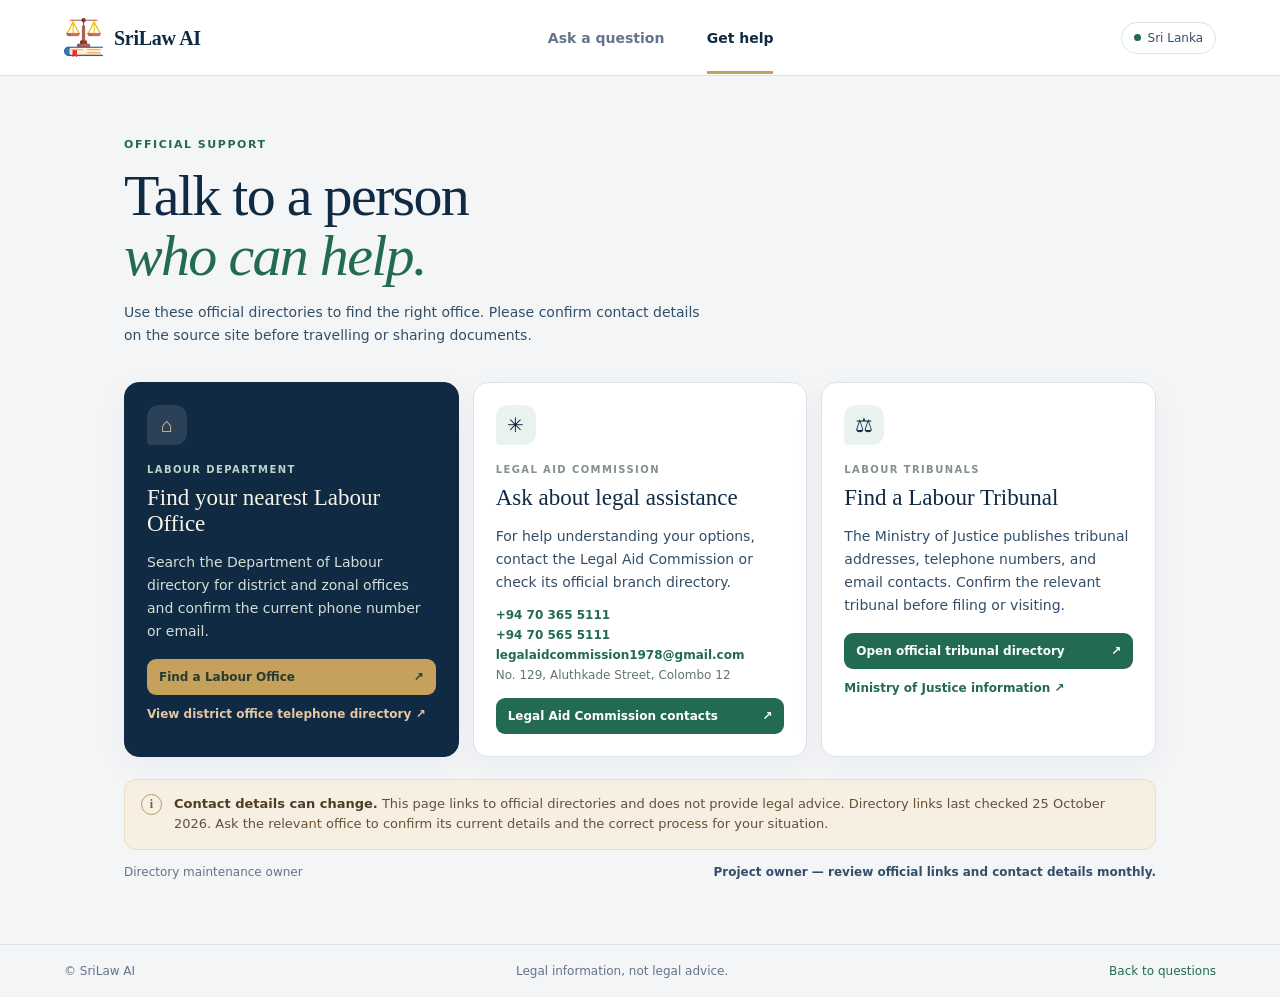
==== frontend/contacts.html @ 56d8d239 "ui fixes" ====
<!doctype html>
<html lang="en">
<head>
  <meta charset="utf-8">
  <meta name="viewport" content="width=device-width, initial-scale=1">
  <meta name="theme-color" content="#f4f3ee">
  <meta name="description" content="Official Sri Lankan labour-law support contacts.">
  <title>Get help — SriLaw AI</title>
  <link rel="icon" href="compliant.png" type="image/png">
  <link rel="stylesheet" href="styles.css">
</head>
<body>
  <header class="topbar">
    <a class="brand" href="index.html" aria-label="SriLaw AI home"><span class="brand-mark" aria-hidden="true"><img src="compliant.png" alt=""></span><span><strong>SriLaw AI</strong></span></a>
    <nav aria-label="Main navigation"><a class="nav-link" href="index.html">Ask a question</a><a class="nav-link active" href="contacts.html" aria-current="page">Get help</a></nav>
    <span class="status-pill"><i></i> Sri Lanka</span>
  </header>

  <main class="contacts-layout">
    <div class="contacts-heading">
      <p class="eyebrow">OFFICIAL SUPPORT</p>
      <h1>Talk to a person<br><em>who can help.</em></h1>
      <p>Use these official directories to find the right office. Please confirm contact details on the source site before travelling or sharing documents.</p>
    </div>

    <div class="contact-grid">
      <article class="contact-card contact-featured">
        <div class="contact-icon" aria-hidden="true">⌂</div>
        <p class="section-label">LABOUR DEPARTMENT</p>
        <h2>Find your nearest Labour Office</h2>
        <p>Search the Department of Labour directory for district and zonal offices and confirm the current phone number or email.</p>
        <a class="primary-link" href="https://labourdept.gov.lk/find-nearest-labour-office/" target="_blank" rel="noopener noreferrer">Find a Labour Office <span aria-hidden="true">↗</span></a>
        <a class="secondary-link" href="https://labourdept.gov.lk/contact-officials/" target="_blank" rel="noopener noreferrer">View district office telephone directory ↗</a>
      </article>

      <article class="contact-card">
        <div class="contact-icon" aria-hidden="true">✳</div>
        <p class="section-label">LEGAL AID COMMISSION</p>
        <h2>Ask about legal assistance</h2>
        <p>For help understanding your options, contact the Legal Aid Commission or check its official branch directory.</p>
        <div class="contact-details"><a href="tel:+94703655111">+94 70 365 5111</a><a href="tel:+94705655111">+94 70 565 5111</a><a href="mailto:legalaidcommission1978@gmail.com">legalaidcommission1978@gmail.com</a><span>No. 129, Aluthkade Street, Colombo 12</span></div>
        <a class="primary-link" href="https://legalaid.gov.lk/index.php/contact-us" target="_blank" rel="noopener noreferrer">Legal Aid Commission contacts <span aria-hidden="true">↗</span></a>
      </article>

      <article class="contact-card">
        <div class="contact-icon" aria-hidden="true">⚖</div>
        <p class="section-label">LABOUR TRIBUNALS</p>
        <h2>Find a Labour Tribunal</h2>
        <p>The Ministry of Justice publishes tribunal addresses, telephone numbers, and email contacts. Confirm the relevant tribunal before filing or visiting.</p>
        <a class="primary-link" href="https://www.moj.gov.lk/images/pdf/2023/LT/lt-contact-eng.pdf" target="_blank" rel="noopener noreferrer">Open official tribunal directory <span aria-hidden="true">↗</span></a>
        <a class="secondary-link" href="https://www.moj.gov.lk/index.php?Itemid=101&catid=12&id=32&lang=en&option=com_content&view=article" target="_blank" rel="noopener noreferrer">Ministry of Justice information ↗</a>
      </article>
    </div>

    <section class="contact-note">
      <span class="notice-icon" aria-hidden="true">i</span>
      <p><strong>Contact details can change.</strong> This page links to official directories and does not provide legal advice. Directory links last checked 25 October 2026. Ask the relevant office to confirm its current details and the correct process for your situation.</p>
    </section>
    <div class="contact-owner"><span>Directory maintenance owner</span><strong>Project owner — review official links and contact details monthly.</strong></div>
  </main>

  <footer><span>© SriLaw AI</span><span>Legal information, not legal advice.</span><a href="index.html">Back to questions</a></footer>
</body>
</html>
---- frontend/styles.css ----
:root {
  color-scheme: light;
  --ink: #102A43;
  --navy-hover: #183B56;
  --ink-soft: #334E68;
  --muted: #64748B;
  --paper: #F3F5F7;
  --white: #FFFFFF;
  --line: #DCE3EA;
  --green: #236B50;
  --green-deep: #102A43;
  --green-pale: #EAF2ED;
  --gold: #C6A15B;
  --warning: #f6efe2;
  --shadow: 0 22px 60px rgba(16, 42, 67, .08);
  font-family: Inter, "Noto Sans Sinhala", "Noto Sans Tamil", "Nirmala UI", system-ui, -apple-system, BlinkMacSystemFont, "Segoe UI", sans-serif;
}

* { box-sizing: border-box; }
html { min-width: 320px; background: var(--paper); scroll-behavior: smooth; }
body { margin: 0; color: var(--ink); background: var(--paper); min-height: 100vh; }
button, textarea, select { font: inherit; }
a { color: inherit; }
.topbar { height: 76px; padding: 0 clamp(20px, 5vw, 76px); display: flex; align-items: center; justify-content: space-between; border-bottom: 1px solid #DCE3EA; background: #FFFFFF; }
.brand { display: inline-flex; align-items: center; gap: 11px; text-decoration: none; line-height: 1.1; }
.brand-mark, .assistant-avatar { display: grid; place-items: center; background: transparent; }
.brand-mark { width: 39px; height: 39px; }
.brand-mark img, .assistant-avatar img { display: block; width: 100%; height: 100%; object-fit: contain; }
.brand strong { display: block; font-family: Georgia, serif; font-size: 18px; letter-spacing: -.3px; }
.brand small { display: block; color: var(--muted); font-size: 10px; margin-top: 4px; }
.topbar nav { display: flex; gap: clamp(18px, 3.3vw, 46px); align-items: center; }
.nav-link { color: var(--muted); text-decoration: none; font-size: 13px; font-weight: 600; padding: 28px 0 25px; border-bottom: 3px solid transparent; }
.nav-link:hover, .nav-link.active { color: var(--ink); }
.nav-link.active { border-color: var(--gold); }
.status-pill { border: 1px solid var(--line); border-radius: 999px; padding: 8px 12px; color: var(--ink-soft); display: flex; gap: 7px; align-items: center; font-size: 11px; }
.status-pill i { width: 7px; height: 7px; border-radius: 50%; background: #62a47b; }
.layout { max-width: 1240px; padding: 62px 34px 54px; margin: 0 auto; display: grid; grid-template-columns: minmax(0, 1.55fr) minmax(270px, .75fr); gap: clamp(34px, 7vw, 94px); }
.conversation { min-width: 0; }
.eyebrow, .section-label, .message-kicker { margin: 0; color: var(--green); letter-spacing: .14em; font-size: 10px; font-weight: 800; }
.intro h1, .contacts-heading h1 { margin: 15px 0 14px; font: 500 clamp(37px, 5vw, 58px)/1.04 Georgia, "Times New Roman", serif; letter-spacing: -1.7px; color: var(--ink); }
.intro h1 em, .contacts-heading h1 em { color: var(--green); font-weight: 400; }
.intro-copy { margin: 0; max-width: 600px; color: var(--ink-soft); line-height: 1.65; font-size: 14px; }
.legal-notice, .contact-note { margin: 24px 0 30px; padding: 14px 16px; display: flex; gap: 12px; align-items: flex-start; background: var(--warning); border: 1px solid #eadcc4; border-radius: 12px; color: #665137; font-size: 11px; line-height: 1.55; }
.legal-notice strong, .contact-note strong { color: #4f3d23; }
.coverage-note { display: inline-flex; align-items: center; gap: 8px; margin: 14px 0 4px; padding: 8px 11px; border: 1px solid #dce3ea; border-radius: 999px; background: rgba(255,255,255,.72); color: var(--ink-soft); font-size: 10px; }
.coverage-note strong { color: var(--green); }
.coverage-dot { width: 7px; height: 7px; border-radius: 50%; background: var(--green); box-shadow: 0 0 0 3px var(--green-pale); }
.notice-icon { width: 21px; height: 21px; flex: 0 0 21px; border: 1px solid #bc9868; color: #785d37; border-radius: 50%; text-align: center; line-height: 19px; font: 700 12px/19px Georgia, serif; }
.messages { display: grid; gap: 20px; }
.welcome-card, .assistant-message, .user-message { background: var(--white); border: 1px solid var(--line); border-radius: 15px; box-shadow: 0 7px 24px rgba(16,42,67,.045); }
.assistant-message, .user-message { animation: chat-pop-in .28s cubic-bezier(.2,.75,.25,1) both; }
@keyframes chat-pop-in { from { opacity: 0; transform: translateY(10px) scale(.985); } to { opacity: 1; transform: translateY(0) scale(1); } }
@media (prefers-reduced-motion: reduce) { .assistant-message, .user-message { animation: none; } }
.welcome-card { padding: 22px; display: flex; align-items: flex-start; gap: 15px; }
.assistant-avatar { width: 34px; height: 34px; flex: 0 0 34px; }
.welcome-card h2 { margin: 6px 0 5px; font: 500 21px Georgia, serif; }
.welcome-card p:last-child { color: var(--muted); margin: 0; font-size: 12px; line-height: 1.5; }
.starter-area { margin: 25px 0; }
.starter-area .section-label { margin-bottom: 11px; color: #64748B; font-size: 9px; }
.starter-grid { display: grid; grid-template-columns: repeat(3, minmax(0, 1fr)); gap: 9px; }
.starter-card { cursor: pointer; min-height: 89px; display: flex; gap: 10px; align-items: flex-start; text-align: left; border: 1px solid var(--line); border-radius: 11px; background: rgba(255,254,250,.62); padding: 13px 11px; color: var(--ink); transition: .16s ease; }
.starter-card:hover, .starter-card:focus-visible { background: var(--white); border-color: #91A8BA; transform: translateY(-2px); box-shadow: 0 8px 18px rgba(22,73,62,.07); }
.starter-icon { display: grid; place-items: center; width: 24px; height: 24px; flex: 0 0 24px; color: var(--green); background: var(--green-pale); border-radius: 7px; font-size: 15px; }
.starter-card small { display: block; color: #64748B; letter-spacing: .1em; font-size: 8px; font-weight: 800; margin: 1px 0 7px; }
.starter-card strong { display: block; font: 500 12px/1.35 Georgia, serif; }
.composer { position: relative; border: 1px solid #DCE3EA; border-radius: 15px; padding: 12px 14px 10px; background: var(--white); box-shadow: 0 12px 28px rgba(16,42,67,.08); }
.composer:focus-within { border-color: #729482; box-shadow: 0 0 0 3px rgba(67,125,99,.10); }
.composer textarea { width: 100%; resize: vertical; min-height: 58px; max-height: 180px; border: 0; outline: 0; padding: 5px 2px; background: transparent; color: var(--ink); font-size: 14px; line-height: 1.5; }
.composer textarea::placeholder { color: #9aa49e; }
.composer-bottom { padding-top: 7px; border-top: 1px solid #ecece6; display: flex; align-items: center; justify-content: space-between; }
.language-control, .composer-actions { display: flex; align-items: center; gap: 8px; }
.language-control label { color: var(--muted); font-size: 10px; }
.language-control select { max-width: 125px; color: var(--ink); border: 0; background: transparent; outline: 0; font-size: 11px; font-weight: 700; padding: 4px 2px; }
.char-count { color: #9aa49e; font-size: 10px; }
.send-button { min-width: 74px; display: inline-flex; align-items: center; justify-content: space-between; gap: 15px; padding: 9px 12px; border: 0; border-radius: 9px; background: var(--green-deep); color: white; cursor: pointer; font-size: 11px; font-weight: 700; }
.send-button:hover { background: #183B56; }
.send-button:disabled { opacity: .55; cursor: wait; }
.privacy-note { display: flex; gap: 6px; justify-content: center; margin: 10px 0 0; color: #64748B; font-size: 10px; }
.side-panel { padding-top: 88px; }
.panel-card { border: 1px solid var(--line); border-radius: 15px; background: rgba(255,254,250,.75); padding: 21px; margin-bottom: 13px; }
.coverage-card { overflow: hidden; position: relative; min-height: 235px; background: var(--green-deep); color: #f7f4e9; border-color: var(--green-deep); }
.coverage-card .eyebrow { position: relative; color: #c1d2c6; }
.coverage-card h2 { position: relative; margin: 11px 0; font: 500 25px/1.12 Georgia, serif; letter-spacing: -.4px; }
.coverage-card p:not(.eyebrow) { position: relative; max-width: 260px; color: #d1ded4; font-size: 11px; line-height: 1.55; }
.coverage-card .text-link { position: relative; display: inline-flex; gap: 12px; margin-top: 4px; color: #f2c18e; text-decoration: none; font-size: 11px; font-weight: 700; }
.panel-orbit { position: absolute; right: -18px; top: -36px; width: 140px; height: 140px; border: 1px solid rgba(243,236,211,.2); border-radius: 50%; display: grid; place-items: center; }
.panel-orbit::before, .panel-orbit::after { content: ""; position: absolute; border: 1px solid rgba(243,236,211,.16); border-radius: 50%; }
.panel-orbit::before { inset: 15px; }.panel-orbit::after { inset: 32px; }
.panel-orbit span { font: 38px Georgia, serif; color: rgba(243,236,211,.4); }
.scope-card .section-label { color: #86968e; font-size: 9px; }
.topic-list { list-style: none; margin: 14px 0 0; padding: 0; }
.topic-list li { border-top: 1px solid #ecece6; padding: 10px 0; color: #47645c; font-size: 11px; }
.topic-list li span { color: #a4ada7; font: 11px Georgia, serif; margin-right: 9px; }
.help-card { display: flex; gap: 12px; align-items: flex-start; background: #EAF2ED; border-color: #DCE3EA; }
.help-mark { display: grid; place-items: center; width: 29px; height: 29px; flex: 0 0 29px; border: 1px solid #b8c8bb; border-radius: 9px; color: var(--green); }
.help-card strong { font: 500 14px Georgia, serif; }
.help-card p { color: var(--ink-soft); font-size: 10px; line-height: 1.5; margin: 6px 0; }
.help-card a { color: var(--green); font-weight: 700; font-size: 10px; text-decoration: none; }
.version-note { margin: 15px 4px; color: #64748B; font-size: 9px; line-height: 1.5; }
footer { display: flex; gap: 20px; align-items: center; justify-content: space-between; border-top: 1px solid var(--line); padding: 19px clamp(20px, 5vw, 76px); color: #64748B; font-size: 10px; }
footer a { text-decoration: none; color: var(--green); }
.user-message { justify-self: end; max-width: 85%; padding: 12px 16px; background: var(--green); border-color: var(--green); color: white; font-size: 13px; line-height: 1.55; white-space: pre-wrap; overflow-wrap: anywhere; }
.assistant-message { padding: 18px; }
.loading-state { display: flex; align-items: center; gap: 10px; margin: .5rem 0 2px 44px; padding: 11px 13px; width: fit-content; max-width: calc(100% - 44px); border: 1px solid #e2e9e4; border-radius: 12px; background: #f7faf8; color: var(--ink-soft); font-size: 11px; }
.loading-spinner { width: 15px; height: 15px; flex: 0 0 15px; border: 2px solid #d2e2d8; border-top-color: var(--green); border-radius: 50%; animation: loading-spin .8s linear infinite; }
@keyframes loading-spin { to { transform: rotate(360deg); } }
.assistant-header { display: flex; align-items: center; gap: 10px; margin-bottom: 13px; }
.assistant-header strong { font: 500 15px Georgia, serif; }
.assistant-header small { display: block; color: var(--muted); font-size: 9px; margin-top: 4px; }
.assistant-answer { color: #354e47; font-size: 12px; line-height: 1.75; overflow-wrap: anywhere; white-space: pre-wrap; }
.assistant-answer .answer-heading { color: var(--green-deep); font-weight: 800; }
.citation-link { display: inline; padding: 1px 5px; border: 1px solid #c8d9ca; border-radius: 5px; background: #edf4ec; color: #255847; cursor: pointer; font-size: 9px; font-weight: 800; vertical-align: 1px; }
.citation-link:hover, .citation-link:focus-visible { background: #dcebdd; }
.answer-meta { display: flex; align-items: center; justify-content: space-between; gap: 10px; border-top: 1px solid #ecece6; margin-top: 15px; padding-top: 12px; }
.source-toggle, .retry-button { border: 1px solid #d6dfd5; border-radius: 7px; padding: 7px 9px; background: #F3F5F7; color: var(--green); cursor: pointer; font-size: 9px; font-weight: 700; }
.source-toggle:hover, .retry-button:hover { background: #EAF2ED; }
.retry-button { border-color: #d8c6ae; background: #fbf6ed; color: #76572e; }
.refusal-label { color: #926b37; font-size: 10px; font-weight: 700; }
.feedback { display: flex; align-items: center; gap: 5px; color: var(--muted); font-size: 9px; }
.feedback button { display: grid; place-items: center; width: 28px; height: 28px; border: 1px solid var(--line); border-radius: 8px; background: white; color: var(--ink-soft); cursor: pointer; }
.feedback button:hover, .feedback button.selected { border-color: #83a38f; background: var(--green-pale); color: var(--green-deep); }
.feedback-note { width: 100%; color: var(--muted); font-size: 9px; text-align: right; }
.source-panel { display: none; margin-top: 14px; border-top: 1px solid var(--line); padding-top: 13px; }
.source-panel.open { display: block; }
.source-panel h3 { margin: 0 0 9px; color: var(--ink); font: 500 15px Georgia, serif; }
.source-card { padding: 11px 12px; margin-top: 8px; background: #F8FAFC; border: 1px solid #DCE3EA; border-radius: 9px; scroll-margin: 18px; }
.source-card.highlight { border-color: #83a38f; box-shadow: 0 0 0 3px rgba(67,125,99,.1); }
.source-card h4 { margin: 0; font-size: 11px; color: var(--green-deep); }
.source-card .source-subtitle { color: var(--muted); font-size: 9px; margin: 4px 0 8px; }
.source-card blockquote { margin: 0; padding-left: 10px; border-left: 2px solid #b6c9b8; color: #334E68; white-space: pre-wrap; font-size: 10px; line-height: 1.55; }
.web-source-link { display: block; width: fit-content; margin: 7px 0; color: #102A43; font-size: 11px; font-weight: 700; text-decoration: underline; text-decoration-color: #C6A15B; text-underline-offset: 3px; }
.typing-indicator { display: inline-flex; gap: 4px; padding: 5px 0; }
.typing-indicator i { width: 5px; height: 5px; border-radius: 50%; background: #709082; animation: pulse 1s infinite alternate; }
.typing-indicator i:nth-child(2) { animation-delay: .2s; }.typing-indicator i:nth-child(3) { animation-delay: .4s; }
@keyframes pulse { from { opacity: .3; transform: translateY(0); } to { opacity: 1; transform: translateY(-3px); } }
@media (prefers-reduced-motion: reduce) { .loading-spinner, .typing-indicator i { animation: none; } }
.sr-only { position: absolute; width: 1px; height: 1px; padding: 0; margin: -1px; overflow: hidden; clip: rect(0,0,0,0); white-space: nowrap; border: 0; }

/* Contacts page */
.contacts-layout { max-width: 1100px; padding: 62px 34px 65px; margin: auto; }
.contacts-heading { max-width: 620px; }
.contacts-heading > p:last-child { max-width: 590px; color: var(--ink-soft); font-size: 13px; line-height: 1.7; }
.contact-grid { display: grid; grid-template-columns: repeat(3, minmax(0, 1fr)); gap: 14px; margin-top: 34px; }
.contact-card { min-height: 315px; padding: 22px; background: var(--white); border: 1px solid var(--line); border-radius: 15px; box-shadow: 0 10px 35px rgba(16,42,67,.04); }
.contact-card.contact-featured { background: var(--green-deep); color: #f7f4e9; border-color: var(--green-deep); }
.contact-icon { display: grid; place-items: center; width: 40px; height: 40px; margin-bottom: 19px; border-radius: 12px 12px 12px 4px; color: var(--green-deep); background: var(--green-pale); font: 20px Georgia, serif; }
.contact-featured .contact-icon { color: #f2c18e; background: rgba(255,255,255,.11); }
.contact-card .section-label { color: #82928a; font-size: 9px; }
.contact-featured .section-label { color: #bdd2c4; }
.contact-card h2 { margin: 10px 0; font: 500 23px/1.12 Georgia, serif; }
.contact-card > p:not(.section-label) { min-height: 62px; color: var(--ink-soft); font-size: 11px; line-height: 1.65; }
.contact-featured > p:not(.section-label) { color: #d3dfd5; }
.primary-link { display: flex; justify-content: space-between; align-items: center; gap: 10px; width: 100%; padding: 11px 12px; margin-top: 16px; border-radius: 9px; text-decoration: none; color: white; background: var(--green); font-size: 10px; font-weight: 700; }
.contact-featured .primary-link { background: #C6A15B; color: #263b32; }
.primary-link:hover { filter: brightness(1.06); }
.secondary-link { display: inline-block; margin-top: 12px; color: var(--green); font-size: 10px; font-weight: 700; text-decoration: none; }
.contact-featured .secondary-link { color: #e6c6a3; }
.contact-details { display: grid; gap: 6px; margin: 12px 0; color: #62756c; font-size: 10px; }
.contact-details a { color: var(--green); text-decoration: none; font-weight: 700; }
.contact-note { margin: 22px 0 0; }
.contact-note p { margin: 0; }
.contact-owner { display: flex; flex-wrap: wrap; justify-content: space-between; gap: 10px; padding-top: 15px; color: var(--muted); font-size: 10px; }
.contact-owner strong { color: var(--ink-soft); font-weight: 600; }

@media (max-width: 900px) {
  .layout { grid-template-columns: minmax(0, 1fr); max-width: 720px; padding-top: 45px; }
  .side-panel { padding-top: 0; display: grid; grid-template-columns: 1fr 1fr; gap: 12px; }
  .panel-card { margin: 0; }.coverage-card { grid-row: span 2; }.version-note { grid-column: 1 / -1; }
  .contact-grid { grid-template-columns: 1fr 1fr; }.contact-card:last-child { grid-column: 1 / -1; min-height: 250px; }
}
@media (max-width: 600px) {
  .topbar { height: 65px; padding: 0 17px; }.brand-mark { width: 35px; height: 35px; }.brand strong { font-size: 16px; }
  .topbar nav { gap: 13px; }.nav-link { padding: 23px 0 21px; font-size: 10px; }.status-pill { padding: 7px 9px; font-size: 9px; }
  .layout, .contacts-layout { padding: 38px 17px 40px; }.intro h1, .contacts-heading h1 { font-size: 43px; }
  .starter-grid { grid-template-columns: 1fr; }.starter-card { min-height: 64px; align-items: center; }.starter-card small { margin-bottom: 4px; }
  .legal-notice { font-size: 10px; }.side-panel { grid-template-columns: 1fr; }.coverage-card { grid-row: auto; min-height: 210px; }
  .contact-grid { grid-template-columns: 1fr; }.contact-card, .contact-card:last-child { min-height: 0; grid-column: auto; }
  .contact-card > p:not(.section-label) { min-height: 0; }
  footer { flex-wrap: wrap; justify-content: center; gap: 8px 18px; text-align: center; }
  .assistant-message { padding: 14px; }.answer-meta { align-items: flex-start; flex-direction: column; }.feedback-note { text-align: left; }
}
@media (prefers-reduced-motion: reduce) { *, *::before, *::after { scroll-behavior: auto !important; animation-duration: .01ms !important; transition-duration: .01ms !important; } }

/* Legal-service design system and accessible interaction states */
:focus-visible { outline: 3px solid #C6A15B; outline-offset: 3px; }
.topbar { background: #FFFFFF; border-bottom-color: #DCE3EA; }
.status-pill i { background: #236B50; }
.send-button:hover { background: #183B56; }
@media (max-width: 600px) { .status-pill { display: none; } .intro h1 { font-size: clamp(38px, 11vw, 48px); } .composer textarea { font-size: 16px; } }

/* Larger, more readable interface type */
.brand strong { font-size: 20px; }
.nav-link { font-size: 14px; }
.status-pill { font-size: 12px; }
.eyebrow, .section-label, .message-kicker { font-size: 11px; }
.intro-copy { font-size: 16px; }
.legal-notice, .contact-note { font-size: 13px; }
.coverage-note { font-size: 12px; }
.welcome-card p:last-child { font-size: 14px; }
.starter-area .section-label, .scope-card .section-label, .contact-card .section-label { font-size: 10px; }
.starter-card small { font-size: 10px; }
.starter-card strong { font-size: 14px; }
.composer textarea { font-size: 16px; }
.language-control label, .language-control select, .char-count, .privacy-note { font-size: 12px; }
.send-button { font-size: 13px; }
.coverage-card p:not(.eyebrow), .coverage-card .text-link, .topic-list li, .help-card p { font-size: 13px; }
.help-card strong { font-size: 16px; }
.version-note, footer { font-size: 12px; }
.user-message, .assistant-answer { font-size: 15px; }
.loading-state { font-size: 13px; }
.assistant-header strong { font-size: 17px; }
.assistant-header small { font-size: 12px; }
.citation-link, .source-toggle, .retry-button, .refusal-label, .feedback, .feedback-note, .web-source-link { font-size: 12px; }
.source-card h4 { font-size: 13px; }
.source-card .source-subtitle, .source-card blockquote { font-size: 12px; }
.contacts-heading > p:last-child, .contact-card > p:not(.section-label) { font-size: 14px; }
.primary-link, .secondary-link, .contact-details, .contact-owner { font-size: 12px; }
@media (max-width: 600px) {
  .nav-link { font-size: 12px; }
  .legal-notice { font-size: 12px; }
  .status-pill { font-size: 11px; }
  .brand strong { font-size: 18px; }
}
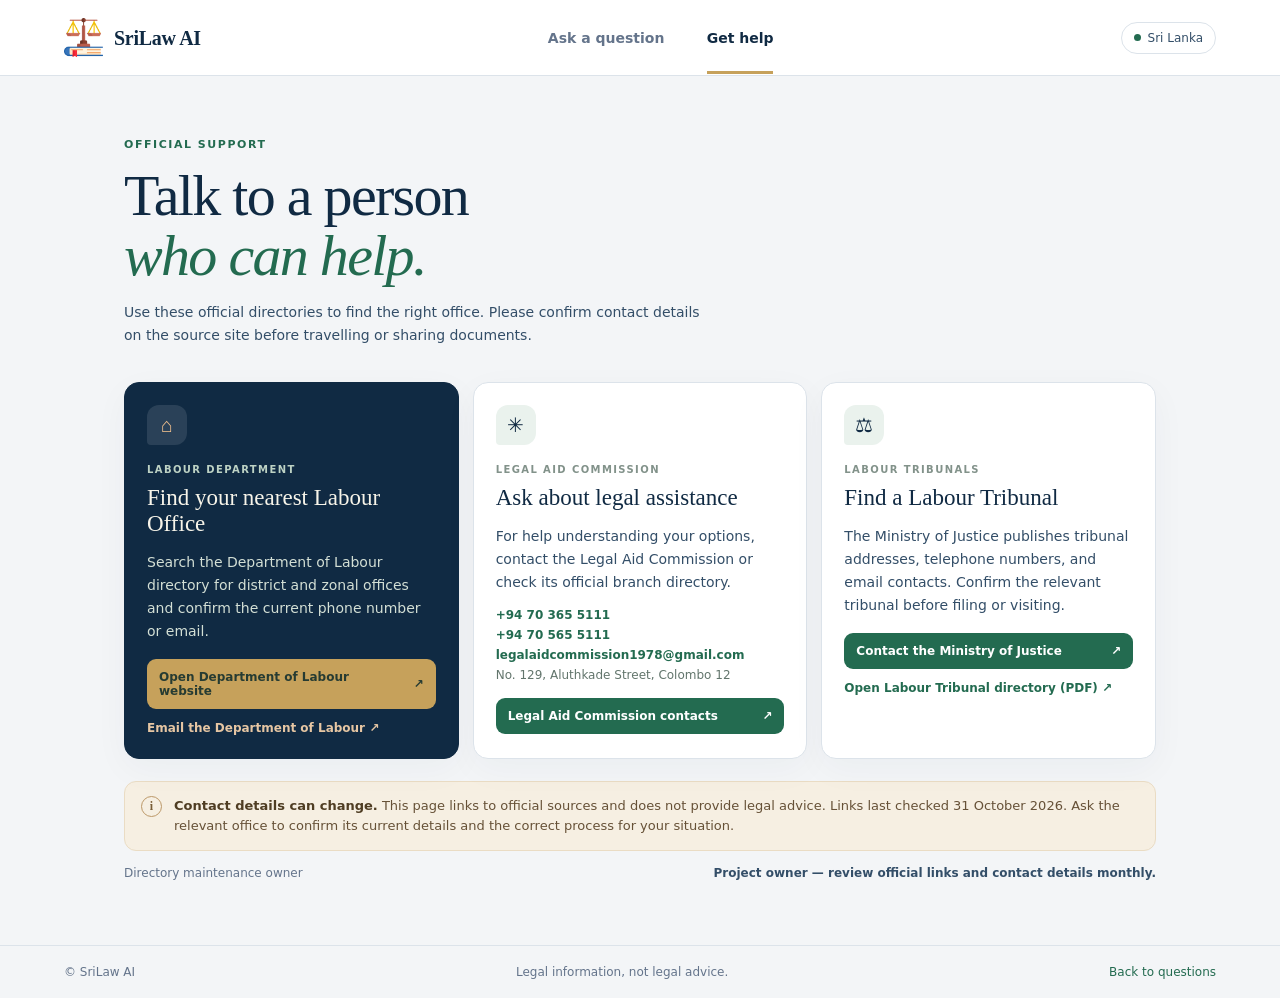
==== commit 1c3a05f1: "ui fixes" ====
--- a/frontend/contacts.html
+++ b/frontend/contacts.html
@@ -29,8 +29,8 @@
         <p class="section-label">LABOUR DEPARTMENT</p>
         <h2>Find your nearest Labour Office</h2>
         <p>Search the Department of Labour directory for district and zonal offices and confirm the current phone number or email.</p>
-        <a class="primary-link" href="https://labourdept.gov.lk/find-nearest-labour-office/" target="_blank" rel="noopener noreferrer">Find a Labour Office <span aria-hidden="true">↗</span></a>
-        <a class="secondary-link" href="https://labourdept.gov.lk/contact-officials/" target="_blank" rel="noopener noreferrer">View district office telephone directory ↗</a>
+        <a class="primary-link" href="https://labourdept.gov.lk/home/" target="_blank" rel="noopener noreferrer">Open Department of Labour website <span aria-hidden="true">↗</span></a>
+        <a class="secondary-link" href="mailto:contacts@labourdept.gov.lk">Email the Department of Labour ↗</a>
       </article>
 
       <article class="contact-card">
@@ -47,14 +47,14 @@
         <p class="section-label">LABOUR TRIBUNALS</p>
         <h2>Find a Labour Tribunal</h2>
         <p>The Ministry of Justice publishes tribunal addresses, telephone numbers, and email contacts. Confirm the relevant tribunal before filing or visiting.</p>
-        <a class="primary-link" href="https://www.moj.gov.lk/images/pdf/2023/LT/lt-contact-eng.pdf" target="_blank" rel="noopener noreferrer">Open official tribunal directory <span aria-hidden="true">↗</span></a>
-        <a class="secondary-link" href="https://www.moj.gov.lk/index.php?Itemid=101&catid=12&id=32&lang=en&option=com_content&view=article" target="_blank" rel="noopener noreferrer">Ministry of Justice information ↗</a>
+        <a class="primary-link" href="https://moj.gov.lk/index.php/en/contact-us/contact-information" target="_blank" rel="noopener noreferrer">Contact the Ministry of Justice <span aria-hidden="true">↗</span></a>
+        <a class="secondary-link" href="https://moj.gov.lk/images/pdf/2023/LT/lt-contact-eng.pdf" target="_blank" rel="noopener noreferrer">Open Labour Tribunal directory (PDF) ↗</a>
       </article>
     </div>
 
     <section class="contact-note">
       <span class="notice-icon" aria-hidden="true">i</span>
-      <p><strong>Contact details can change.</strong> This page links to official directories and does not provide legal advice. Directory links last checked 25 October 2026. Ask the relevant office to confirm its current details and the correct process for your situation.</p>
+      <p><strong>Contact details can change.</strong> This page links to official sources and does not provide legal advice. Links last checked 31 October 2026. Ask the relevant office to confirm its current details and the correct process for your situation.</p>
     </section>
     <div class="contact-owner"><span>Directory maintenance owner</span><strong>Project owner — review official links and contact details monthly.</strong></div>
   </main>
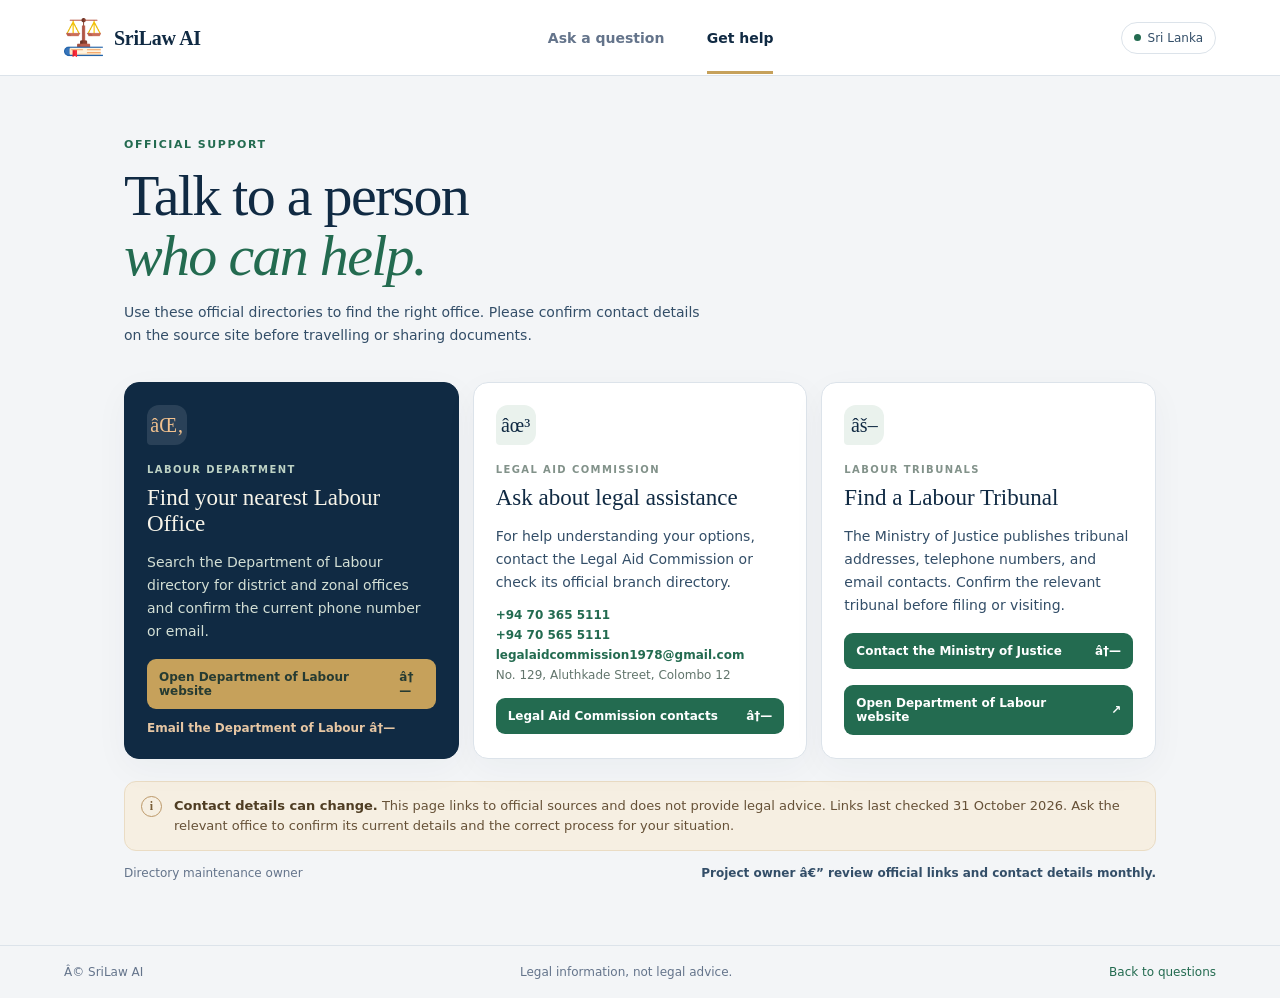
==== commit cbc74db3: "ui fixes" ====
--- a/frontend/contacts.html
+++ b/frontend/contacts.html
@@ -1,11 +1,11 @@
-<!doctype html>
+﻿<!doctype html>
 <html lang="en">
 <head>
   <meta charset="utf-8">
   <meta name="viewport" content="width=device-width, initial-scale=1">
   <meta name="theme-color" content="#f4f3ee">
   <meta name="description" content="Official Sri Lankan labour-law support contacts.">
-  <title>Get help — SriLaw AI</title>
+  <title>Get help â€” SriLaw AI</title>
   <link rel="icon" href="compliant.png" type="image/png">
   <link rel="stylesheet" href="styles.css">
 </head>
@@ -25,30 +25,30 @@
 
     <div class="contact-grid">
       <article class="contact-card contact-featured">
-        <div class="contact-icon" aria-hidden="true">⌂</div>
+        <div class="contact-icon" aria-hidden="true">âŒ‚</div>
         <p class="section-label">LABOUR DEPARTMENT</p>
         <h2>Find your nearest Labour Office</h2>
         <p>Search the Department of Labour directory for district and zonal offices and confirm the current phone number or email.</p>
-        <a class="primary-link" href="https://labourdept.gov.lk/home/" target="_blank" rel="noopener noreferrer">Open Department of Labour website <span aria-hidden="true">↗</span></a>
-        <a class="secondary-link" href="mailto:contacts@labourdept.gov.lk">Email the Department of Labour ↗</a>
+        <a class="primary-link" href="https://labourdept.gov.lk/home/" target="_blank" rel="noopener noreferrer">Open Department of Labour website <span aria-hidden="true">â†—</span></a>
+        <a class="secondary-link" href="mailto:contacts@labourdept.gov.lk">Email the Department of Labour â†—</a>
       </article>
 
       <article class="contact-card">
-        <div class="contact-icon" aria-hidden="true">✳</div>
+        <div class="contact-icon" aria-hidden="true">âœ³</div>
         <p class="section-label">LEGAL AID COMMISSION</p>
         <h2>Ask about legal assistance</h2>
         <p>For help understanding your options, contact the Legal Aid Commission or check its official branch directory.</p>
         <div class="contact-details"><a href="tel:+94703655111">+94 70 365 5111</a><a href="tel:+94705655111">+94 70 565 5111</a><a href="mailto:legalaidcommission1978@gmail.com">legalaidcommission1978@gmail.com</a><span>No. 129, Aluthkade Street, Colombo 12</span></div>
-        <a class="primary-link" href="https://legalaid.gov.lk/index.php/contact-us" target="_blank" rel="noopener noreferrer">Legal Aid Commission contacts <span aria-hidden="true">↗</span></a>
+        <a class="primary-link" href="https://legalaid.gov.lk/index.php/contact-us" target="_blank" rel="noopener noreferrer">Legal Aid Commission contacts <span aria-hidden="true">â†—</span></a>
       </article>
 
       <article class="contact-card">
-        <div class="contact-icon" aria-hidden="true">⚖</div>
+        <div class="contact-icon" aria-hidden="true">âš–</div>
         <p class="section-label">LABOUR TRIBUNALS</p>
         <h2>Find a Labour Tribunal</h2>
         <p>The Ministry of Justice publishes tribunal addresses, telephone numbers, and email contacts. Confirm the relevant tribunal before filing or visiting.</p>
-        <a class="primary-link" href="https://moj.gov.lk/index.php/en/contact-us/contact-information" target="_blank" rel="noopener noreferrer">Contact the Ministry of Justice <span aria-hidden="true">↗</span></a>
-        <a class="secondary-link" href="https://moj.gov.lk/images/pdf/2023/LT/lt-contact-eng.pdf" target="_blank" rel="noopener noreferrer">Open Labour Tribunal directory (PDF) ↗</a>
+        <a class="primary-link" href="https://moj.gov.lk/index.php/en/contact-us/contact-information" target="_blank" rel="noopener noreferrer">Contact the Ministry of Justice <span aria-hidden="true">â†—</span></a>
+        <a class="primary-link" href="https://labourdept.gov.lk/home/" target="_blank" rel="noopener noreferrer">Open Department of Labour website <span aria-hidden="true">↗</span></a>
       </article>
     </div>
 
@@ -56,9 +56,9 @@
       <span class="notice-icon" aria-hidden="true">i</span>
       <p><strong>Contact details can change.</strong> This page links to official sources and does not provide legal advice. Links last checked 31 October 2026. Ask the relevant office to confirm its current details and the correct process for your situation.</p>
     </section>
-    <div class="contact-owner"><span>Directory maintenance owner</span><strong>Project owner — review official links and contact details monthly.</strong></div>
+    <div class="contact-owner"><span>Directory maintenance owner</span><strong>Project owner â€” review official links and contact details monthly.</strong></div>
   </main>
 
-  <footer><span>© SriLaw AI</span><span>Legal information, not legal advice.</span><a href="index.html">Back to questions</a></footer>
+  <footer><span>Â© SriLaw AI</span><span>Legal information, not legal advice.</span><a href="index.html">Back to questions</a></footer>
 </body>
 </html>
--- a/frontend/styles.css
+++ b/frontend/styles.css
@@ -42,9 +42,11 @@
 .intro-copy { margin: 0; max-width: 600px; color: var(--ink-soft); line-height: 1.65; font-size: 14px; }
 .legal-notice, .contact-note { margin: 24px 0 30px; padding: 14px 16px; display: flex; gap: 12px; align-items: flex-start; background: var(--warning); border: 1px solid #eadcc4; border-radius: 12px; color: #665137; font-size: 11px; line-height: 1.55; }
 .legal-notice strong, .contact-note strong { color: #4f3d23; }
-.coverage-note { display: inline-flex; align-items: center; gap: 8px; margin: 14px 0 4px; padding: 8px 11px; border: 1px solid #dce3ea; border-radius: 999px; background: rgba(255,255,255,.72); color: var(--ink-soft); font-size: 10px; }
+.coverage-note { display: inline-flex; align-items: center; gap: 10px; margin: 14px 0 4px; padding: 10px 14px; border: 1px solid #dce3ea; border-radius: 999px; background: rgba(255,255,255,.72); color: var(--ink-soft); font-size: 15px; }
 .coverage-note strong { color: var(--green); }
-.coverage-dot { width: 7px; height: 7px; border-radius: 50%; background: var(--green); box-shadow: 0 0 0 3px var(--green-pale); }
+.coverage-dot { width: 9px; height: 9px; flex: 0 0 9px; border-radius: 50%; background: var(--green); box-shadow: 0 0 0 3px var(--green-pale); animation: coverage-pointer-blink 1.2s ease-in-out infinite; }
+@keyframes coverage-pointer-blink { 50% { opacity: .25; box-shadow: 0 0 0 6px var(--green-pale); } }
+@media (prefers-reduced-motion: reduce) { .coverage-dot { animation: none; } }
 .notice-icon { width: 21px; height: 21px; flex: 0 0 21px; border: 1px solid #bc9868; color: #785d37; border-radius: 50%; text-align: center; line-height: 19px; font: 700 12px/19px Georgia, serif; }
 .messages { display: grid; gap: 20px; }
 .welcome-card, .assistant-message, .user-message { background: var(--white); border: 1px solid var(--line); border-radius: 15px; box-shadow: 0 7px 24px rgba(16,42,67,.045); }
@@ -195,7 +197,7 @@
 .eyebrow, .section-label, .message-kicker { font-size: 11px; }
 .intro-copy { font-size: 16px; }
 .legal-notice, .contact-note { font-size: 13px; }
-.coverage-note { font-size: 12px; }
+.coverage-note { font-size: 15px; }
 .welcome-card p:last-child { font-size: 14px; }
 .starter-area .section-label, .scope-card .section-label, .contact-card .section-label { font-size: 10px; }
 .starter-card small { font-size: 10px; }
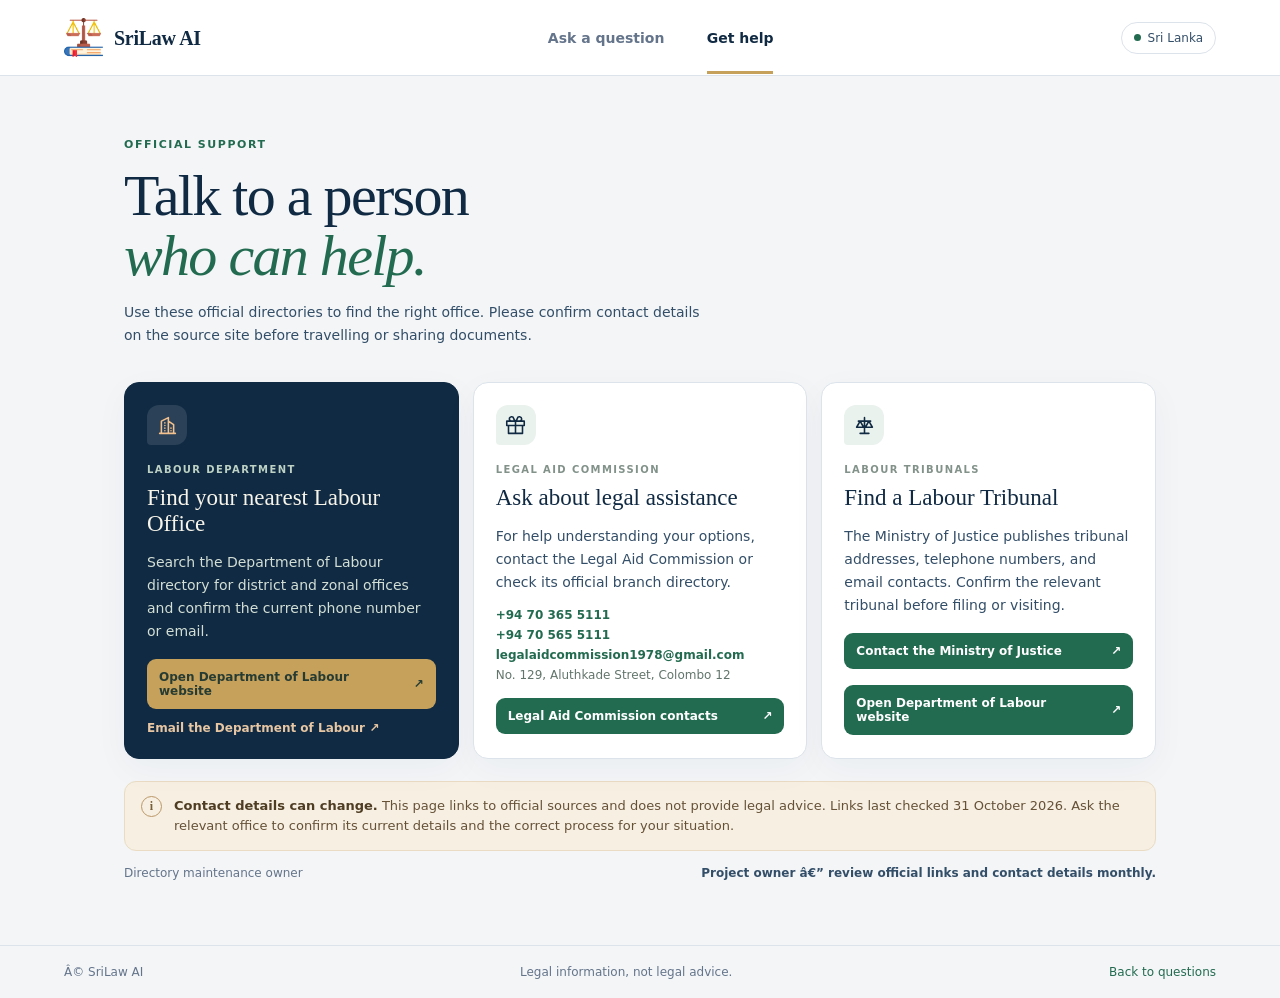
==== commit ce89050b: "ui fixes" ====
--- a/frontend/contacts.html
+++ b/frontend/contacts.html
@@ -25,30 +25,30 @@
 
     <div class="contact-grid">
       <article class="contact-card contact-featured">
-        <div class="contact-icon" aria-hidden="true">âŒ‚</div>
+        <div class="contact-icon" aria-hidden="true"><svg viewBox="0 0 24 24" fill="none" stroke="currentColor" stroke-width="1.8" stroke-linecap="round" stroke-linejoin="round"><path d="M3 21h18M5 21V7l8-4v18M19 21V11l-6-4M9 9v.01M9 12v.01M9 15v.01M9 18v.01M16 15v.01M16 18v.01"/></svg></div>
         <p class="section-label">LABOUR DEPARTMENT</p>
         <h2>Find your nearest Labour Office</h2>
         <p>Search the Department of Labour directory for district and zonal offices and confirm the current phone number or email.</p>
-        <a class="primary-link" href="https://labourdept.gov.lk/home/" target="_blank" rel="noopener noreferrer">Open Department of Labour website <span aria-hidden="true">â†—</span></a>
-        <a class="secondary-link" href="mailto:contacts@labourdept.gov.lk">Email the Department of Labour â†—</a>
+        <a class="primary-link" href="https://labourdept.gov.lk/home/" target="_blank" rel="noopener noreferrer">Open Department of Labour website <span aria-hidden="true">↗</span></a>
+        <a class="secondary-link" href="mailto:contacts@labourdept.gov.lk">Email the Department of Labour <span aria-hidden="true">↗</span></a>
       </article>
 
       <article class="contact-card">
-        <div class="contact-icon" aria-hidden="true">âœ³</div>
+        <div class="contact-icon" aria-hidden="true"><svg viewBox="0 0 24 24" fill="none" stroke="currentColor" stroke-width="1.8" stroke-linecap="round" stroke-linejoin="round"><path d="M20 12v9H4v-9M2 7h20v5H2zM12 7v14M12 7H7.5a2.5 2.5 0 1 1 2.45-3.01C10.3 5.7 12 7 12 7ZM12 7h4.5a2.5 2.5 0 1 0-2.45-3.01C13.7 5.7 12 7 12 7Z"/></svg></div>
         <p class="section-label">LEGAL AID COMMISSION</p>
         <h2>Ask about legal assistance</h2>
         <p>For help understanding your options, contact the Legal Aid Commission or check its official branch directory.</p>
         <div class="contact-details"><a href="tel:+94703655111">+94 70 365 5111</a><a href="tel:+94705655111">+94 70 565 5111</a><a href="mailto:legalaidcommission1978@gmail.com">legalaidcommission1978@gmail.com</a><span>No. 129, Aluthkade Street, Colombo 12</span></div>
-        <a class="primary-link" href="https://legalaid.gov.lk/index.php/contact-us" target="_blank" rel="noopener noreferrer">Legal Aid Commission contacts <span aria-hidden="true">â†—</span></a>
+        <a class="primary-link" href="https://legalaid.gov.lk/index.php/contact-us" target="_blank" rel="noopener noreferrer">Legal Aid Commission contacts <span aria-hidden="true">↗</span></a>
       </article>
 
       <article class="contact-card">
-        <div class="contact-icon" aria-hidden="true">âš–</div>
+        <div class="contact-icon" aria-hidden="true"><svg viewBox="0 0 24 24" fill="none" stroke="currentColor" stroke-width="1.8" stroke-linecap="round" stroke-linejoin="round"><path d="M12 3v18M5 7h14M7 7l-4 7h8L7 7ZM17 7l-4 7h8l-4-7ZM7 21h10"/></svg></div>
         <p class="section-label">LABOUR TRIBUNALS</p>
         <h2>Find a Labour Tribunal</h2>
         <p>The Ministry of Justice publishes tribunal addresses, telephone numbers, and email contacts. Confirm the relevant tribunal before filing or visiting.</p>
-        <a class="primary-link" href="https://moj.gov.lk/index.php/en/contact-us/contact-information" target="_blank" rel="noopener noreferrer">Contact the Ministry of Justice <span aria-hidden="true">â†—</span></a>
-        <a class="primary-link" href="https://labourdept.gov.lk/home/" target="_blank" rel="noopener noreferrer">Open Department of Labour website <span aria-hidden="true">↗</span></a>
+        <a class="primary-link" href="https://moj.gov.lk/index.php/en/contact-us/contact-information" target="_blank" rel="noopener noreferrer">Contact the Ministry of Justice <span aria-hidden="true">↗</span></a>
+        <a class="primary-link" href="https://labourdept.gov.lk/" target="_blank" rel="noopener noreferrer">Open Department of Labour website <span aria-hidden="true">↗</span></a>
       </article>
     </div>
 
--- a/frontend/styles.css
+++ b/frontend/styles.css
@@ -145,7 +145,8 @@
 .contact-grid { display: grid; grid-template-columns: repeat(3, minmax(0, 1fr)); gap: 14px; margin-top: 34px; }
 .contact-card { min-height: 315px; padding: 22px; background: var(--white); border: 1px solid var(--line); border-radius: 15px; box-shadow: 0 10px 35px rgba(16,42,67,.04); }
 .contact-card.contact-featured { background: var(--green-deep); color: #f7f4e9; border-color: var(--green-deep); }
-.contact-icon { display: grid; place-items: center; width: 40px; height: 40px; margin-bottom: 19px; border-radius: 12px 12px 12px 4px; color: var(--green-deep); background: var(--green-pale); font: 20px Georgia, serif; }
+.contact-icon { display: grid; place-items: center; width: 40px; height: 40px; margin-bottom: 19px; border-radius: 12px 12px 12px 4px; color: var(--green-deep); background: var(--green-pale); }
+.contact-icon svg { width: 21px; height: 21px; }
 .contact-featured .contact-icon { color: #f2c18e; background: rgba(255,255,255,.11); }
 .contact-card .section-label { color: #82928a; font-size: 9px; }
 .contact-featured .section-label { color: #bdd2c4; }
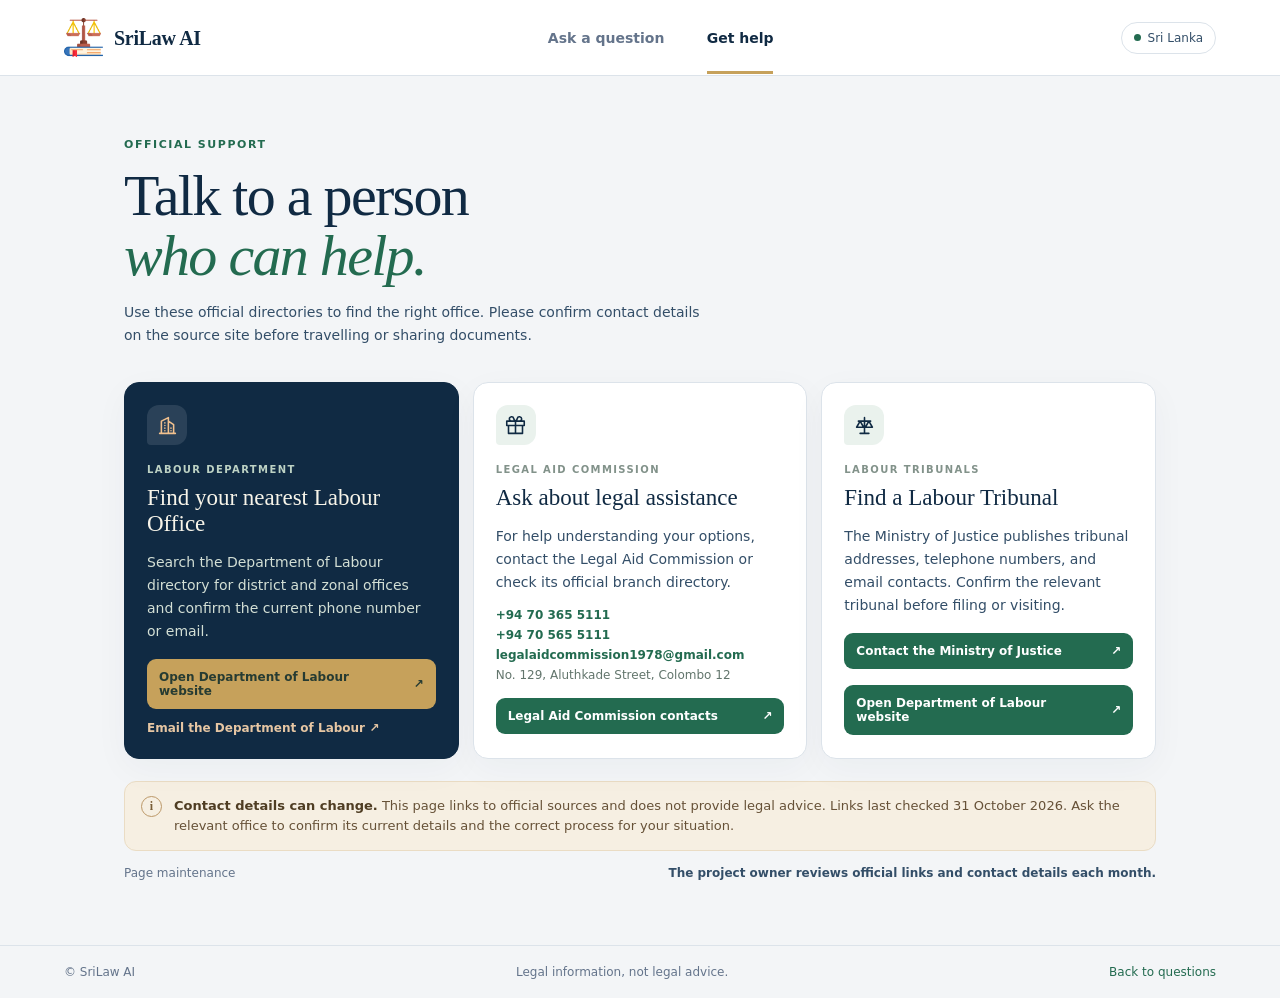
==== commit 476f68c2: "feat:fix dashboards" ====
--- a/frontend/contacts.html
+++ b/frontend/contacts.html
@@ -1,11 +1,11 @@
-﻿<!doctype html>
+<!doctype html>
 <html lang="en">
 <head>
   <meta charset="utf-8">
   <meta name="viewport" content="width=device-width, initial-scale=1">
   <meta name="theme-color" content="#f4f3ee">
   <meta name="description" content="Official Sri Lankan labour-law support contacts.">
-  <title>Get help â€” SriLaw AI</title>
+  <title>Get help - SriLaw AI</title>
   <link rel="icon" href="compliant.png" type="image/png">
   <link rel="stylesheet" href="styles.css">
 </head>
@@ -56,9 +56,9 @@
       <span class="notice-icon" aria-hidden="true">i</span>
       <p><strong>Contact details can change.</strong> This page links to official sources and does not provide legal advice. Links last checked 31 October 2026. Ask the relevant office to confirm its current details and the correct process for your situation.</p>
     </section>
-    <div class="contact-owner"><span>Directory maintenance owner</span><strong>Project owner â€” review official links and contact details monthly.</strong></div>
+    <div class="contact-owner"><span>Page maintenance</span><strong>The project owner reviews official links and contact details each month.</strong></div>
   </main>
 
-  <footer><span>Â© SriLaw AI</span><span>Legal information, not legal advice.</span><a href="index.html">Back to questions</a></footer>
+  <footer><span>© SriLaw AI</span><span>Legal information, not legal advice.</span><a href="index.html">Back to questions</a></footer>
 </body>
 </html>
--- a/frontend/styles.css
+++ b/frontend/styles.css
@@ -90,6 +90,8 @@
 .panel-orbit::before { inset: 15px; }.panel-orbit::after { inset: 32px; }
 .panel-orbit span { font: 38px Georgia, serif; color: rgba(243,236,211,.4); }
 .scope-card .section-label { color: #86968e; font-size: 9px; }
+.knowledge-card h2 { margin: 10px 0 7px; font: 500 20px/1.2 Georgia, serif; }
+.knowledge-card > p:last-child { margin: 0; color: var(--ink-soft); font-size: 11px; line-height: 1.6; }
 .topic-list { list-style: none; margin: 14px 0 0; padding: 0; }
 .topic-list li { border-top: 1px solid #ecece6; padding: 10px 0; color: #47645c; font-size: 11px; }
 .topic-list li span { color: #a4ada7; font: 11px Georgia, serif; margin-right: 9px; }
@@ -206,7 +208,7 @@
 .composer textarea { font-size: 16px; }
 .language-control label, .language-control select, .char-count, .privacy-note { font-size: 12px; }
 .send-button { font-size: 13px; }
-.coverage-card p:not(.eyebrow), .coverage-card .text-link, .topic-list li, .help-card p { font-size: 13px; }
+.coverage-card p:not(.eyebrow), .coverage-card .text-link, .topic-list li, .help-card p, .knowledge-card > p:last-child { font-size: 13px; }
 .help-card strong { font-size: 16px; }
 .version-note, footer { font-size: 12px; }
 .user-message, .assistant-answer { font-size: 15px; }
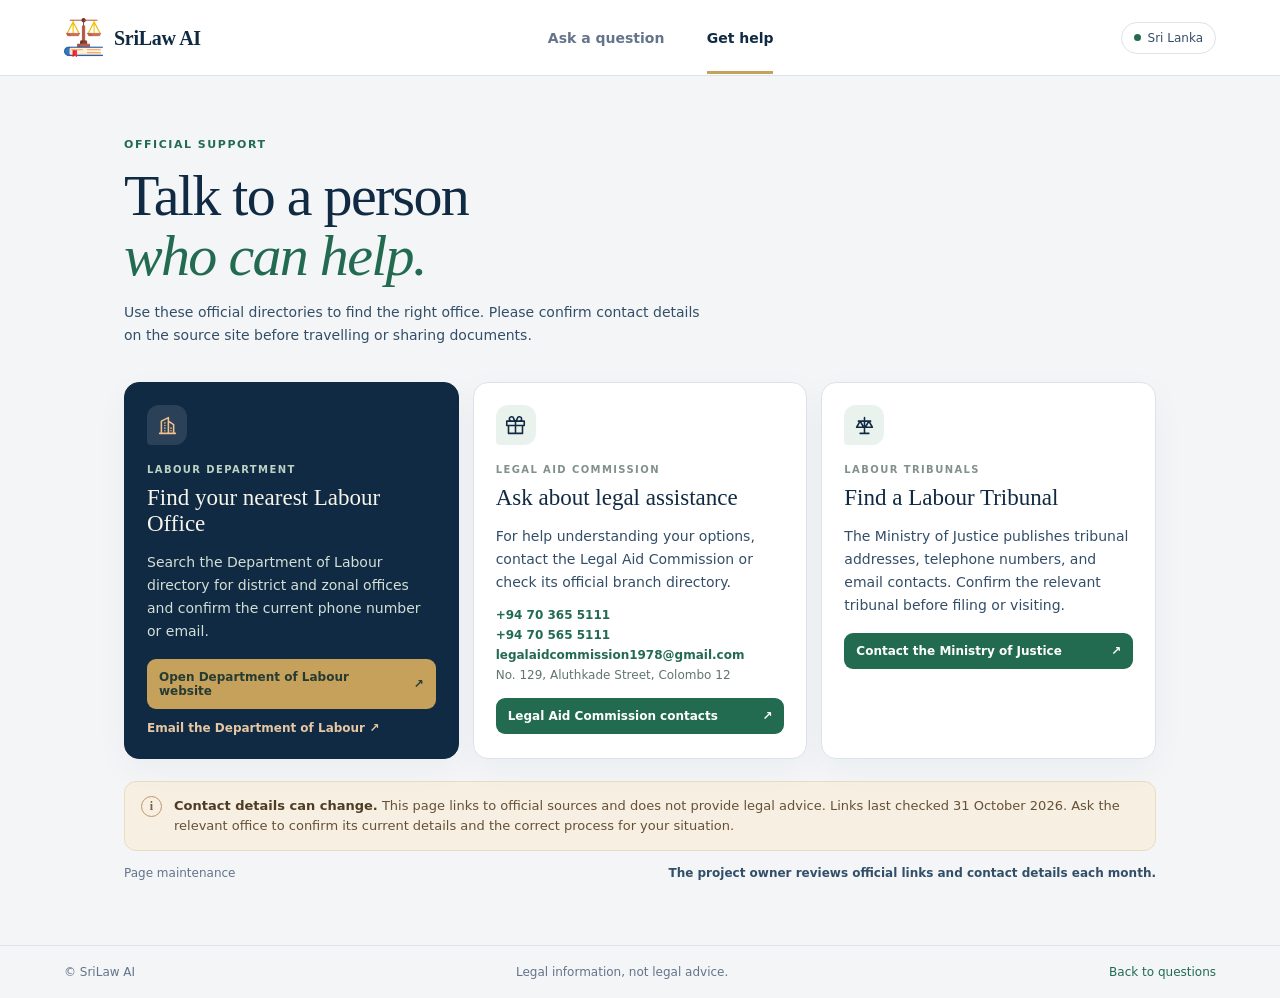
==== commit e80af71d: "feat:help links" ====
--- a/frontend/contacts.html
+++ b/frontend/contacts.html
@@ -29,7 +29,7 @@
         <p class="section-label">LABOUR DEPARTMENT</p>
         <h2>Find your nearest Labour Office</h2>
         <p>Search the Department of Labour directory for district and zonal offices and confirm the current phone number or email.</p>
-        <a class="primary-link" href="https://labourdept.gov.lk/home/" target="_blank" rel="noopener noreferrer">Open Department of Labour website <span aria-hidden="true">↗</span></a>
+        <a class="primary-link" href="https://labourdept.gov.lk/" target="_blank" rel="noopener noreferrer">Open Department of Labour website <span aria-hidden="true">↗</span></a>
         <a class="secondary-link" href="mailto:contacts@labourdept.gov.lk">Email the Department of Labour <span aria-hidden="true">↗</span></a>
       </article>
 
@@ -48,7 +48,6 @@
         <h2>Find a Labour Tribunal</h2>
         <p>The Ministry of Justice publishes tribunal addresses, telephone numbers, and email contacts. Confirm the relevant tribunal before filing or visiting.</p>
         <a class="primary-link" href="https://moj.gov.lk/index.php/en/contact-us/contact-information" target="_blank" rel="noopener noreferrer">Contact the Ministry of Justice <span aria-hidden="true">↗</span></a>
-        <a class="primary-link" href="https://labourdept.gov.lk/" target="_blank" rel="noopener noreferrer">Open Department of Labour website <span aria-hidden="true">↗</span></a>
       </article>
     </div>
 
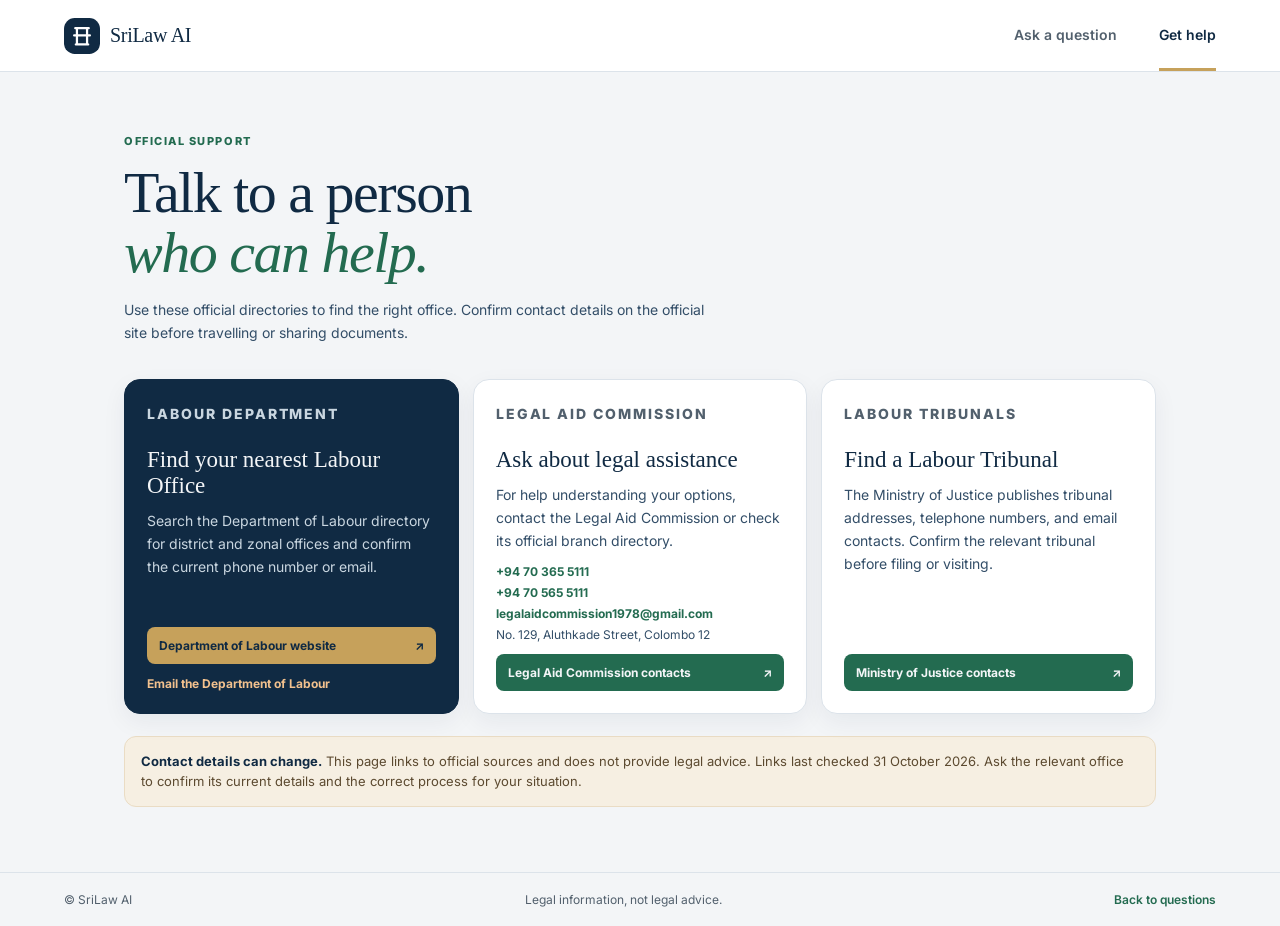
==== commit 3d4886f5: "fix: ui polish" ====
--- a/frontend/contacts.html
+++ b/frontend/contacts.html
@@ -3,59 +3,64 @@
 <head>
   <meta charset="utf-8">
   <meta name="viewport" content="width=device-width, initial-scale=1">
-  <meta name="theme-color" content="#f4f3ee">
-  <meta name="description" content="Official Sri Lankan labour-law support contacts.">
-  <title>Get help - SriLaw AI</title>
-  <link rel="icon" href="compliant.png" type="image/png">
+  <title>Get help · SriLaw AI</title>
+  <meta name="description" content="Official contacts for Sri Lankan labour matters: Department of Labour offices, the Legal Aid Commission, and Labour Tribunals.">
+  <meta name="theme-color" content="#102A43">
+  <meta property="og:type" content="website">
+  <meta property="og:site_name" content="SriLaw AI">
+  <meta property="og:title" content="Get help · SriLaw AI">
+  <meta property="og:description" content="Official contacts for Sri Lankan labour matters: Labour Offices, Legal Aid, and Labour Tribunals.">
+  <meta property="og:locale" content="en_LK">
+  <meta name="twitter:card" content="summary">
+  <link rel="icon" href="favicon.svg" type="image/svg+xml">
+  <link rel="apple-touch-icon" href="apple-touch-icon.png">
+  <link rel="preconnect" href="https://fonts.googleapis.com">
+  <link rel="preconnect" href="https://fonts.gstatic.com" crossorigin>
+  <link href="https://fonts.googleapis.com/css2?family=Inter:wght@400;600;700;800&display=swap" rel="stylesheet">
   <link rel="stylesheet" href="styles.css">
 </head>
 <body>
+  <a class="skip-link" href="#main">Skip to content</a>
   <header class="topbar">
-    <a class="brand" href="index.html" aria-label="SriLaw AI home"><span class="brand-mark" aria-hidden="true"><img src="compliant.png" alt=""></span><span><strong>SriLaw AI</strong></span></a>
-    <nav aria-label="Main navigation"><a class="nav-link" href="index.html">Ask a question</a><a class="nav-link active" href="contacts.html" aria-current="page">Get help</a></nav>
-    <span class="status-pill"><i></i> Sri Lanka</span>
+    <a class="brand" href="index.html"><img src="favicon.svg" alt="" width="36" height="36"><strong>SriLaw AI</strong></a>
+    <nav aria-label="Main navigation"><a class="nav-link" href="index.html">Ask a question</a><a class="nav-link" href="contacts.html" aria-current="page">Get help</a></nav>
   </header>
 
-  <main class="contacts-layout">
+  <main id="main" class="contacts-layout">
     <div class="contacts-heading">
-      <p class="eyebrow">OFFICIAL SUPPORT</p>
-      <h1>Talk to a person<br><em>who can help.</em></h1>
-      <p>Use these official directories to find the right office. Please confirm contact details on the source site before travelling or sharing documents.</p>
+      <p class="eyebrow">Official support</p>
+      <h1 class="page-title">Talk to a person<br><em>who can help.</em></h1>
+      <p class="lead">Use these official directories to find the right office. Confirm contact details on the official site before travelling or sharing documents.</p>
     </div>
 
     <div class="contact-grid">
-      <article class="contact-card contact-featured">
-        <div class="contact-icon" aria-hidden="true"><svg viewBox="0 0 24 24" fill="none" stroke="currentColor" stroke-width="1.8" stroke-linecap="round" stroke-linejoin="round"><path d="M3 21h18M5 21V7l8-4v18M19 21V11l-6-4M9 9v.01M9 12v.01M9 15v.01M9 18v.01M16 15v.01M16 18v.01"/></svg></div>
-        <p class="section-label">LABOUR DEPARTMENT</p>
+      <article class="contact-card panel-dark">
+        <p class="section-label">Labour Department</p>
         <h2>Find your nearest Labour Office</h2>
         <p>Search the Department of Labour directory for district and zonal offices and confirm the current phone number or email.</p>
-        <a class="primary-link" href="https://labourdept.gov.lk/" target="_blank" rel="noopener noreferrer">Open Department of Labour website <span aria-hidden="true">↗</span></a>
-        <a class="secondary-link" href="mailto:contacts@labourdept.gov.lk">Email the Department of Labour <span aria-hidden="true">↗</span></a>
+        <a class="primary-link" href="https://labourdept.gov.lk/" target="_blank" rel="noopener noreferrer">Department of Labour website <span aria-hidden="true">↗</span><span class="sr-only">(opens in a new tab)</span></a>
+        <a class="secondary-link" href="mailto:contacts@labourdept.gov.lk">Email the Department of Labour</a>
       </article>
 
       <article class="contact-card">
-        <div class="contact-icon" aria-hidden="true"><svg viewBox="0 0 24 24" fill="none" stroke="currentColor" stroke-width="1.8" stroke-linecap="round" stroke-linejoin="round"><path d="M20 12v9H4v-9M2 7h20v5H2zM12 7v14M12 7H7.5a2.5 2.5 0 1 1 2.45-3.01C10.3 5.7 12 7 12 7ZM12 7h4.5a2.5 2.5 0 1 0-2.45-3.01C13.7 5.7 12 7 12 7Z"/></svg></div>
-        <p class="section-label">LEGAL AID COMMISSION</p>
+        <p class="section-label">Legal Aid Commission</p>
         <h2>Ask about legal assistance</h2>
         <p>For help understanding your options, contact the Legal Aid Commission or check its official branch directory.</p>
-        <div class="contact-details"><a href="tel:+94703655111">+94 70 365 5111</a><a href="tel:+94705655111">+94 70 565 5111</a><a href="mailto:legalaidcommission1978@gmail.com">legalaidcommission1978@gmail.com</a><span>No. 129, Aluthkade Street, Colombo 12</span></div>
-        <a class="primary-link" href="https://legalaid.gov.lk/index.php/contact-us" target="_blank" rel="noopener noreferrer">Legal Aid Commission contacts <span aria-hidden="true">↗</span></a>
+        <address class="contact-details"><a href="tel:+94703655111">+94 70 365 5111</a><a href="tel:+94705655111">+94 70 565 5111</a><a href="mailto:legalaidcommission1978@gmail.com">legalaidcommission1978@gmail.com</a><span>No. 129, Aluthkade Street, Colombo 12</span></address>
+        <a class="primary-link" href="https://legalaid.gov.lk/index.php/contact-us" target="_blank" rel="noopener noreferrer">Legal Aid Commission contacts <span aria-hidden="true">↗</span><span class="sr-only">(opens in a new tab)</span></a>
       </article>
 
       <article class="contact-card">
-        <div class="contact-icon" aria-hidden="true"><svg viewBox="0 0 24 24" fill="none" stroke="currentColor" stroke-width="1.8" stroke-linecap="round" stroke-linejoin="round"><path d="M12 3v18M5 7h14M7 7l-4 7h8L7 7ZM17 7l-4 7h8l-4-7ZM7 21h10"/></svg></div>
-        <p class="section-label">LABOUR TRIBUNALS</p>
+        <p class="section-label">Labour Tribunals</p>
         <h2>Find a Labour Tribunal</h2>
         <p>The Ministry of Justice publishes tribunal addresses, telephone numbers, and email contacts. Confirm the relevant tribunal before filing or visiting.</p>
-        <a class="primary-link" href="https://moj.gov.lk/index.php/en/contact-us/contact-information" target="_blank" rel="noopener noreferrer">Contact the Ministry of Justice <span aria-hidden="true">↗</span></a>
+        <a class="primary-link" href="https://moj.gov.lk/index.php/en/contact-us/contact-information" target="_blank" rel="noopener noreferrer">Ministry of Justice contacts <span aria-hidden="true">↗</span><span class="sr-only">(opens in a new tab)</span></a>
       </article>
     </div>
 
-    <section class="contact-note">
-      <span class="notice-icon" aria-hidden="true">i</span>
+    <div class="notice" role="note">
       <p><strong>Contact details can change.</strong> This page links to official sources and does not provide legal advice. Links last checked 31 October 2026. Ask the relevant office to confirm its current details and the correct process for your situation.</p>
-    </section>
-    <div class="contact-owner"><span>Page maintenance</span><strong>The project owner reviews official links and contact details each month.</strong></div>
+    </div>
   </main>
 
   <footer><span>© SriLaw AI</span><span>Legal information, not legal advice.</span><a href="index.html">Back to questions</a></footer>
--- a/frontend/styles.css
+++ b/frontend/styles.css
@@ -1,228 +1,214 @@
 :root {
   color-scheme: light;
+
+  /* Colour. Text tokens meet WCAG AA (4.5:1) on --surface and --paper. */
   --ink: #102A43;
-  --navy-hover: #183B56;
+  --ink-hover: #183B56;
   --ink-soft: #334E68;
-  --muted: #64748B;
+  --muted: #52606D;
   --paper: #F3F5F7;
-  --white: #FFFFFF;
+  --surface: #FFFFFF;
+  --surface-alt: #F8FAFC;
   --line: #DCE3EA;
-  --green: #236B50;
-  --green-deep: #102A43;
-  --green-pale: #EAF2ED;
+  --line-soft: #E9EEF2;
+  --accent: #236B50;
+  --accent-pale: #EAF2ED;
+  --accent-line: #B8CEC0;
   --gold: #C6A15B;
-  --warning: #f6efe2;
-  --shadow: 0 22px 60px rgba(16, 42, 67, .08);
-  font-family: Inter, "Noto Sans Sinhala", "Noto Sans Tamil", "Nirmala UI", system-ui, -apple-system, BlinkMacSystemFont, "Segoe UI", sans-serif;
+  --focus: #9A6B12;
+  --notice-bg: #F6EFE2;
+  --notice-line: #EADCC4;
+  --notice-ink: #5C4A30;
+  --on-dark: #F3F5F7;
+  --on-dark-muted: #C9D6E0;
+  --on-dark-link: #F2C18E;
+
+  /* Shape and depth */
+  --radius-sm: 8px;
+  --radius-md: 12px;
+  --radius-lg: 16px;
+  --radius-pill: 999px;
+  --shadow: 0 8px 24px rgba(16, 42, 67, .06);
+
+  /* Spacing */
+  --space-1: 4px;
+  --space-2: 8px;
+  --space-3: 12px;
+  --space-4: 16px;
+  --space-5: 24px;
+  --space-6: 32px;
+  --space-7: 48px;
+  --gutter: clamp(16px, 5vw, 76px);
+
+  /* Type */
+  --font-body: Inter, "Noto Sans Sinhala", "Noto Sans Tamil", "Nirmala UI", system-ui, -apple-system, "Segoe UI", sans-serif;
+  --font-display: Georgia, "Times New Roman", serif;
+  --text-xs: 12px;
+  --text-sm: 13px;
+  --text-md: 15px;
+  --text-lg: 16px;
+
+  font-family: var(--font-body);
 }
 
 * { box-sizing: border-box; }
 html { min-width: 320px; background: var(--paper); scroll-behavior: smooth; }
-body { margin: 0; color: var(--ink); background: var(--paper); min-height: 100vh; }
+body { margin: 0; min-height: 100vh; display: flex; flex-direction: column; color: var(--ink); background: var(--paper); }
 button, textarea, select { font: inherit; }
 a { color: inherit; }
-.topbar { height: 76px; padding: 0 clamp(20px, 5vw, 76px); display: flex; align-items: center; justify-content: space-between; border-bottom: 1px solid #DCE3EA; background: #FFFFFF; }
-.brand { display: inline-flex; align-items: center; gap: 11px; text-decoration: none; line-height: 1.1; }
-.brand-mark, .assistant-avatar { display: grid; place-items: center; background: transparent; }
-.brand-mark { width: 39px; height: 39px; }
-.brand-mark img, .assistant-avatar img { display: block; width: 100%; height: 100%; object-fit: contain; }
-.brand strong { display: block; font-family: Georgia, serif; font-size: 18px; letter-spacing: -.3px; }
-.brand small { display: block; color: var(--muted); font-size: 10px; margin-top: 4px; }
-.topbar nav { display: flex; gap: clamp(18px, 3.3vw, 46px); align-items: center; }
-.nav-link { color: var(--muted); text-decoration: none; font-size: 13px; font-weight: 600; padding: 28px 0 25px; border-bottom: 3px solid transparent; }
-.nav-link:hover, .nav-link.active { color: var(--ink); }
-.nav-link.active { border-color: var(--gold); }
-.status-pill { border: 1px solid var(--line); border-radius: 999px; padding: 8px 12px; color: var(--ink-soft); display: flex; gap: 7px; align-items: center; font-size: 11px; }
-.status-pill i { width: 7px; height: 7px; border-radius: 50%; background: #62a47b; }
-.layout { max-width: 1240px; padding: 62px 34px 54px; margin: 0 auto; display: grid; grid-template-columns: minmax(0, 1.55fr) minmax(270px, .75fr); gap: clamp(34px, 7vw, 94px); }
+:focus-visible { outline: 3px solid var(--focus); outline-offset: 3px; }
+.sr-only { position: absolute; width: 1px; height: 1px; padding: 0; margin: -1px; overflow: hidden; clip: rect(0, 0, 0, 0); white-space: nowrap; border: 0; }
+.skip-link { position: absolute; left: var(--space-4); top: -60px; z-index: 10; padding: var(--space-2) var(--space-3); border-radius: var(--radius-sm); background: var(--ink); color: var(--on-dark); font-weight: 700; text-decoration: none; }
+.skip-link:focus { top: var(--space-3); }
+
+/* Header and footer */
+.topbar { min-height: 72px; padding: 0 var(--gutter); display: flex; align-items: center; justify-content: space-between; gap: var(--space-4); background: var(--surface); border-bottom: 1px solid var(--line); }
+.brand { display: inline-flex; align-items: center; gap: 10px; text-decoration: none; }
+.brand img { display: block; width: 36px; height: 36px; }
+.brand strong { font: 400 20px var(--font-display); letter-spacing: -.3px; }
+.topbar nav { display: flex; gap: clamp(16px, 3.3vw, 46px); align-self: stretch; }
+.nav-link { display: flex; align-items: center; color: var(--muted); font-size: 14px; font-weight: 600; text-decoration: none; border-bottom: 3px solid transparent; }
+.nav-link:hover, .nav-link[aria-current="page"] { color: var(--ink); }
+.nav-link[aria-current="page"] { border-color: var(--gold); }
+footer { margin-top: auto; display: flex; flex-wrap: wrap; gap: var(--space-2) var(--space-5); align-items: center; justify-content: space-between; padding: 19px var(--gutter); border-top: 1px solid var(--line); color: var(--muted); font-size: var(--text-xs); }
+footer a { color: var(--accent); text-decoration: none; font-weight: 600; }
+footer a:hover { text-decoration: underline; }
+
+/* Shared text styles */
+.eyebrow, .section-label { margin: 0; color: var(--accent); font-size: 11px; font-weight: 800; letter-spacing: .14em; text-transform: uppercase; }
+.page-title { margin: 15px 0 14px; color: var(--ink); font: 400 clamp(38px, 5vw, 58px)/1.04 var(--font-display); letter-spacing: -1.5px; }
+.page-title em { color: var(--accent); }
+.lead { margin: 0; max-width: 600px; color: var(--ink-soft); font-size: var(--text-lg); line-height: 1.65; }
+.notice { display: flex; gap: var(--space-3); align-items: flex-start; padding: 14px var(--space-4); background: var(--notice-bg); border: 1px solid var(--notice-line); border-radius: var(--radius-md); color: var(--notice-ink); font-size: var(--text-sm); line-height: 1.55; }
+.notice p { margin: 0; }
+.notice strong { color: var(--ink); }
+
+/* Ask page */
+.layout { width: 100%; max-width: 1240px; margin: 0 auto; padding: 62px 34px 54px; display: grid; grid-template-columns: minmax(0, 1.55fr) minmax(270px, .75fr); gap: clamp(34px, 7vw, 94px); }
 .conversation { min-width: 0; }
-.eyebrow, .section-label, .message-kicker { margin: 0; color: var(--green); letter-spacing: .14em; font-size: 10px; font-weight: 800; }
-.intro h1, .contacts-heading h1 { margin: 15px 0 14px; font: 500 clamp(37px, 5vw, 58px)/1.04 Georgia, "Times New Roman", serif; letter-spacing: -1.7px; color: var(--ink); }
-.intro h1 em, .contacts-heading h1 em { color: var(--green); font-weight: 400; }
-.intro-copy { margin: 0; max-width: 600px; color: var(--ink-soft); line-height: 1.65; font-size: 14px; }
-.legal-notice, .contact-note { margin: 24px 0 30px; padding: 14px 16px; display: flex; gap: 12px; align-items: flex-start; background: var(--warning); border: 1px solid #eadcc4; border-radius: 12px; color: #665137; font-size: 11px; line-height: 1.55; }
-.legal-notice strong, .contact-note strong { color: #4f3d23; }
-.coverage-note { display: inline-flex; align-items: center; gap: 10px; margin: 14px 0 4px; padding: 10px 14px; border: 1px solid #dce3ea; border-radius: 999px; background: rgba(255,255,255,.72); color: var(--ink-soft); font-size: 15px; }
-.coverage-note strong { color: var(--green); }
-.coverage-dot { width: 9px; height: 9px; flex: 0 0 9px; border-radius: 50%; background: var(--green); box-shadow: 0 0 0 3px var(--green-pale); animation: coverage-pointer-blink 1.2s ease-in-out infinite; }
-@keyframes coverage-pointer-blink { 50% { opacity: .25; box-shadow: 0 0 0 6px var(--green-pale); } }
-@media (prefers-reduced-motion: reduce) { .coverage-dot { animation: none; } }
-.notice-icon { width: 21px; height: 21px; flex: 0 0 21px; border: 1px solid #bc9868; color: #785d37; border-radius: 50%; text-align: center; line-height: 19px; font: 700 12px/19px Georgia, serif; }
+.conversation > .notice { margin: var(--space-5) 0 30px; }
 .messages { display: grid; gap: 20px; }
-.welcome-card, .assistant-message, .user-message { background: var(--white); border: 1px solid var(--line); border-radius: 15px; box-shadow: 0 7px 24px rgba(16,42,67,.045); }
-.assistant-message, .user-message { animation: chat-pop-in .28s cubic-bezier(.2,.75,.25,1) both; }
-@keyframes chat-pop-in { from { opacity: 0; transform: translateY(10px) scale(.985); } to { opacity: 1; transform: translateY(0) scale(1); } }
-@media (prefers-reduced-motion: reduce) { .assistant-message, .user-message { animation: none; } }
-.welcome-card { padding: 22px; display: flex; align-items: flex-start; gap: 15px; }
-.assistant-avatar { width: 34px; height: 34px; flex: 0 0 34px; }
-.welcome-card h2 { margin: 6px 0 5px; font: 500 21px Georgia, serif; }
-.welcome-card p:last-child { color: var(--muted); margin: 0; font-size: 12px; line-height: 1.5; }
-.starter-area { margin: 25px 0; }
-.starter-area .section-label { margin-bottom: 11px; color: #64748B; font-size: 9px; }
+.welcome-card, .assistant-message, .user-message { background: var(--surface); border: 1px solid var(--line); border-radius: var(--radius-lg); box-shadow: var(--shadow); }
+.welcome-card { display: flex; align-items: flex-start; gap: 15px; padding: 22px; }
+.welcome-card h2 { margin: 0 0 6px; font: 400 21px var(--font-display); }
+.welcome-card p { margin: 0; color: var(--muted); font-size: 14px; line-height: 1.5; }
+.assistant-avatar { display: block; width: 34px; height: 34px; flex: 0 0 34px; }
+.starter-area { margin: var(--space-5) 0; }
+.starter-area .section-label { margin-bottom: 11px; color: var(--muted); }
 .starter-grid { display: grid; grid-template-columns: repeat(3, minmax(0, 1fr)); gap: 9px; }
-.starter-card { cursor: pointer; min-height: 89px; display: flex; gap: 10px; align-items: flex-start; text-align: left; border: 1px solid var(--line); border-radius: 11px; background: rgba(255,254,250,.62); padding: 13px 11px; color: var(--ink); transition: .16s ease; }
-.starter-card:hover, .starter-card:focus-visible { background: var(--white); border-color: #91A8BA; transform: translateY(-2px); box-shadow: 0 8px 18px rgba(22,73,62,.07); }
-.starter-icon { display: grid; place-items: center; width: 24px; height: 24px; flex: 0 0 24px; color: var(--green); background: var(--green-pale); border-radius: 7px; font-size: 15px; }
-.starter-card small { display: block; color: #64748B; letter-spacing: .1em; font-size: 8px; font-weight: 800; margin: 1px 0 7px; }
-.starter-card strong { display: block; font: 500 12px/1.35 Georgia, serif; }
-.composer { position: relative; border: 1px solid #DCE3EA; border-radius: 15px; padding: 12px 14px 10px; background: var(--white); box-shadow: 0 12px 28px rgba(16,42,67,.08); }
-.composer:focus-within { border-color: #729482; box-shadow: 0 0 0 3px rgba(67,125,99,.10); }
-.composer textarea { width: 100%; resize: vertical; min-height: 58px; max-height: 180px; border: 0; outline: 0; padding: 5px 2px; background: transparent; color: var(--ink); font-size: 14px; line-height: 1.5; }
-.composer textarea::placeholder { color: #9aa49e; }
-.composer-bottom { padding-top: 7px; border-top: 1px solid #ecece6; display: flex; align-items: center; justify-content: space-between; }
-.language-control, .composer-actions { display: flex; align-items: center; gap: 8px; }
-.language-control label { color: var(--muted); font-size: 10px; }
-.language-control select { max-width: 125px; color: var(--ink); border: 0; background: transparent; outline: 0; font-size: 11px; font-weight: 700; padding: 4px 2px; }
-.char-count { color: #9aa49e; font-size: 10px; }
-.send-button { min-width: 74px; display: inline-flex; align-items: center; justify-content: space-between; gap: 15px; padding: 9px 12px; border: 0; border-radius: 9px; background: var(--green-deep); color: white; cursor: pointer; font-size: 11px; font-weight: 700; }
-.send-button:hover { background: #183B56; }
-.send-button:disabled { opacity: .55; cursor: wait; }
-.privacy-note { display: flex; gap: 6px; justify-content: center; margin: 10px 0 0; color: #64748B; font-size: 10px; }
-.side-panel { padding-top: 88px; }
-.panel-card { border: 1px solid var(--line); border-radius: 15px; background: rgba(255,254,250,.75); padding: 21px; margin-bottom: 13px; }
-.coverage-card { overflow: hidden; position: relative; min-height: 235px; background: var(--green-deep); color: #f7f4e9; border-color: var(--green-deep); }
-.coverage-card .eyebrow { position: relative; color: #c1d2c6; }
-.coverage-card h2 { position: relative; margin: 11px 0; font: 500 25px/1.12 Georgia, serif; letter-spacing: -.4px; }
-.coverage-card p:not(.eyebrow) { position: relative; max-width: 260px; color: #d1ded4; font-size: 11px; line-height: 1.55; }
-.coverage-card .text-link { position: relative; display: inline-flex; gap: 12px; margin-top: 4px; color: #f2c18e; text-decoration: none; font-size: 11px; font-weight: 700; }
-.panel-orbit { position: absolute; right: -18px; top: -36px; width: 140px; height: 140px; border: 1px solid rgba(243,236,211,.2); border-radius: 50%; display: grid; place-items: center; }
-.panel-orbit::before, .panel-orbit::after { content: ""; position: absolute; border: 1px solid rgba(243,236,211,.16); border-radius: 50%; }
-.panel-orbit::before { inset: 15px; }.panel-orbit::after { inset: 32px; }
-.panel-orbit span { font: 38px Georgia, serif; color: rgba(243,236,211,.4); }
-.scope-card .section-label { color: #86968e; font-size: 9px; }
-.knowledge-card h2 { margin: 10px 0 7px; font: 500 20px/1.2 Georgia, serif; }
-.knowledge-card > p:last-child { margin: 0; color: var(--ink-soft); font-size: 11px; line-height: 1.6; }
+.starter-card { min-height: 84px; padding: 13px var(--space-3); display: flex; flex-direction: column; align-items: flex-start; gap: 6px; text-align: left; color: var(--ink); background: var(--surface-alt); border: 1px solid var(--line); border-radius: var(--radius-md); cursor: pointer; transition: border-color .16s ease, background .16s ease; }
+.starter-card:hover { background: var(--surface); border-color: var(--ink-soft); }
+.starter-card small { color: var(--muted); font-size: 11px; font-weight: 800; letter-spacing: .1em; }
+.starter-card strong { font: 400 15px/1.35 var(--font-display); }
+
+.composer { padding: var(--space-3) 14px 10px; background: var(--surface); border: 1px solid var(--line); border-radius: var(--radius-lg); box-shadow: var(--shadow); }
+.composer:focus-within { border-color: var(--focus); box-shadow: 0 0 0 3px rgba(154, 107, 18, .18); }
+.composer textarea { width: 100%; min-height: 58px; max-height: 180px; resize: vertical; padding: 5px 2px; border: 0; outline: 0; background: transparent; color: var(--ink); font-size: var(--text-lg); line-height: 1.5; }
+.composer textarea::placeholder { color: var(--muted); }
+.composer-bottom { display: flex; align-items: center; justify-content: space-between; gap: var(--space-3); padding-top: 7px; border-top: 1px solid var(--line-soft); }
+.language-control, .composer-actions { display: flex; align-items: center; gap: var(--space-2); }
+.language-control label, .char-count { color: var(--muted); font-size: var(--text-xs); white-space: nowrap; }
+.language-control select { max-width: 125px; padding: var(--space-1) 2px; color: var(--ink); background: transparent; border: 0; border-radius: var(--radius-sm); font-size: var(--text-xs); font-weight: 700; }
+.send-button { min-width: 74px; padding: 9px 14px; color: var(--on-dark); background: var(--ink); border: 0; border-radius: var(--radius-sm); font-size: var(--text-sm); font-weight: 700; cursor: pointer; }
+.send-button:hover { background: var(--ink-hover); }
+.send-button:disabled { opacity: .6; cursor: wait; }
+.form-error { margin: var(--space-2) 2px 0; color: #9B2C2C; font-size: var(--text-xs); font-weight: 600; }
+.privacy-note { margin: 10px 0 0; color: var(--muted); font-size: var(--text-xs); text-align: center; }
+
+.side-panel { padding-top: 88px; display: grid; gap: 13px; align-content: start; }
+.panel-card { padding: 21px; background: var(--surface); border: 1px solid var(--line); border-radius: var(--radius-lg); }
+.panel-card h2 { margin: 11px 0 var(--space-2); font: 400 22px/1.15 var(--font-display); letter-spacing: -.3px; }
+.panel-card p { margin: 0; color: var(--ink-soft); font-size: var(--text-sm); line-height: 1.6; }
+.panel-card a { display: inline-block; margin-top: 10px; color: var(--accent); font-size: var(--text-sm); font-weight: 700; text-decoration: none; }
+.panel-card a:hover { text-decoration: underline; }
+.panel-dark { background: var(--ink); border-color: var(--ink); color: var(--on-dark); }
+.panel-dark .eyebrow { color: var(--on-dark-muted); }
+.panel-dark p { color: var(--on-dark-muted); }
 .topic-list { list-style: none; margin: 14px 0 0; padding: 0; }
-.topic-list li { border-top: 1px solid #ecece6; padding: 10px 0; color: #47645c; font-size: 11px; }
-.topic-list li span { color: #a4ada7; font: 11px Georgia, serif; margin-right: 9px; }
-.help-card { display: flex; gap: 12px; align-items: flex-start; background: #EAF2ED; border-color: #DCE3EA; }
-.help-mark { display: grid; place-items: center; width: 29px; height: 29px; flex: 0 0 29px; border: 1px solid #b8c8bb; border-radius: 9px; color: var(--green); }
-.help-card strong { font: 500 14px Georgia, serif; }
-.help-card p { color: var(--ink-soft); font-size: 10px; line-height: 1.5; margin: 6px 0; }
-.help-card a { color: var(--green); font-weight: 700; font-size: 10px; text-decoration: none; }
-.version-note { margin: 15px 4px; color: #64748B; font-size: 9px; line-height: 1.5; }
-footer { display: flex; gap: 20px; align-items: center; justify-content: space-between; border-top: 1px solid var(--line); padding: 19px clamp(20px, 5vw, 76px); color: #64748B; font-size: 10px; }
-footer a { text-decoration: none; color: var(--green); }
-.user-message { justify-self: end; max-width: 85%; padding: 12px 16px; background: var(--green); border-color: var(--green); color: white; font-size: 13px; line-height: 1.55; white-space: pre-wrap; overflow-wrap: anywhere; }
+.topic-list li { padding: 10px 0; border-top: 1px solid var(--line-soft); color: var(--ink-soft); font-size: var(--text-sm); }
+.version-note { margin: 2px 4px; color: var(--muted); font-size: var(--text-xs); line-height: 1.5; }
+
+/* Conversation messages */
+.user-message { justify-self: end; max-width: 85%; padding: var(--space-3) var(--space-4); color: var(--on-dark); background: var(--accent); border-color: var(--accent); font-size: var(--text-md); line-height: 1.55; white-space: pre-wrap; overflow-wrap: anywhere; }
 .assistant-message { padding: 18px; }
-.loading-state { display: flex; align-items: center; gap: 10px; margin: .5rem 0 2px 44px; padding: 11px 13px; width: fit-content; max-width: calc(100% - 44px); border: 1px solid #e2e9e4; border-radius: 12px; background: #f7faf8; color: var(--ink-soft); font-size: 11px; }
-.loading-spinner { width: 15px; height: 15px; flex: 0 0 15px; border: 2px solid #d2e2d8; border-top-color: var(--green); border-radius: 50%; animation: loading-spin .8s linear infinite; }
-@keyframes loading-spin { to { transform: rotate(360deg); } }
+.assistant-message, .user-message { animation: message-in .25s ease-out both; }
+@keyframes message-in { from { opacity: 0; transform: translateY(8px); } }
 .assistant-header { display: flex; align-items: center; gap: 10px; margin-bottom: 13px; }
-.assistant-header strong { font: 500 15px Georgia, serif; }
-.assistant-header small { display: block; color: var(--muted); font-size: 9px; margin-top: 4px; }
-.assistant-answer { color: #354e47; font-size: 12px; line-height: 1.75; overflow-wrap: anywhere; white-space: pre-wrap; }
-.assistant-answer .answer-heading { color: var(--green-deep); font-weight: 800; }
-.citation-link { display: inline; padding: 1px 5px; border: 1px solid #c8d9ca; border-radius: 5px; background: #edf4ec; color: #255847; cursor: pointer; font-size: 9px; font-weight: 800; vertical-align: 1px; }
-.citation-link:hover, .citation-link:focus-visible { background: #dcebdd; }
-.answer-meta { display: flex; align-items: center; justify-content: space-between; gap: 10px; border-top: 1px solid #ecece6; margin-top: 15px; padding-top: 12px; }
-.source-toggle, .retry-button { border: 1px solid #d6dfd5; border-radius: 7px; padding: 7px 9px; background: #F3F5F7; color: var(--green); cursor: pointer; font-size: 9px; font-weight: 700; }
-.source-toggle:hover, .retry-button:hover { background: #EAF2ED; }
-.retry-button { border-color: #d8c6ae; background: #fbf6ed; color: #76572e; }
-.refusal-label { color: #926b37; font-size: 10px; font-weight: 700; }
-.feedback { display: flex; align-items: center; gap: 5px; color: var(--muted); font-size: 9px; }
-.feedback button { display: grid; place-items: center; width: 28px; height: 28px; border: 1px solid var(--line); border-radius: 8px; background: white; color: var(--ink-soft); cursor: pointer; }
-.feedback button:hover, .feedback button.selected { border-color: #83a38f; background: var(--green-pale); color: var(--green-deep); }
-.feedback-note { width: 100%; color: var(--muted); font-size: 9px; text-align: right; }
-.source-panel { display: none; margin-top: 14px; border-top: 1px solid var(--line); padding-top: 13px; }
+.assistant-header strong { font: 400 17px var(--font-display); }
+.assistant-header small { display: block; margin-top: var(--space-1); color: var(--muted); font-size: var(--text-xs); }
+.assistant-answer { color: var(--ink-soft); font-size: var(--text-md); line-height: 1.75; white-space: pre-wrap; overflow-wrap: anywhere; }
+.answer-heading { color: var(--ink); font-weight: 800; }
+.citation-link { display: inline; padding: 1px 5px; color: var(--accent); background: var(--accent-pale); border: 1px solid var(--accent-line); border-radius: 5px; font-size: var(--text-xs); font-weight: 800; text-decoration: none; vertical-align: 1px; cursor: pointer; }
+.citation-link:hover { border-color: var(--accent); }
+.answer-meta { display: flex; flex-wrap: wrap; align-items: center; justify-content: space-between; gap: 10px; margin-top: 15px; padding-top: var(--space-3); border-top: 1px solid var(--line-soft); }
+.answer-actions { display: flex; gap: var(--space-2); margin-left: auto; }
+.source-toggle, .retry-button { padding: 7px 10px; color: var(--accent); background: var(--surface-alt); border: 1px solid var(--line); border-radius: var(--radius-sm); font-size: var(--text-xs); font-weight: 700; cursor: pointer; }
+.source-toggle:hover, .retry-button:hover { background: var(--accent-pale); }
+.retry-button { color: var(--notice-ink); background: var(--notice-bg); border-color: var(--notice-line); }
+.refusal-label { color: var(--notice-ink); font-size: var(--text-xs); font-weight: 700; }
+.loading-state { display: flex; align-items: center; gap: 10px; width: fit-content; max-width: calc(100% - 44px); margin: var(--space-2) 0 2px 44px; padding: 11px 13px; color: var(--ink-soft); background: var(--surface-alt); border: 1px solid var(--line); border-radius: var(--radius-md); font-size: var(--text-sm); }
+.loading-spinner { width: 15px; height: 15px; flex: 0 0 15px; border: 2px solid var(--line); border-top-color: var(--accent); border-radius: 50%; animation: spin .8s linear infinite; }
+@keyframes spin { to { transform: rotate(360deg); } }
+.source-panel { display: none; margin-top: 14px; padding-top: 13px; border-top: 1px solid var(--line); }
 .source-panel.open { display: block; }
-.source-panel h3 { margin: 0 0 9px; color: var(--ink); font: 500 15px Georgia, serif; }
-.source-card { padding: 11px 12px; margin-top: 8px; background: #F8FAFC; border: 1px solid #DCE3EA; border-radius: 9px; scroll-margin: 18px; }
-.source-card.highlight { border-color: #83a38f; box-shadow: 0 0 0 3px rgba(67,125,99,.1); }
-.source-card h4 { margin: 0; font-size: 11px; color: var(--green-deep); }
-.source-card .source-subtitle { color: var(--muted); font-size: 9px; margin: 4px 0 8px; }
-.source-card blockquote { margin: 0; padding-left: 10px; border-left: 2px solid #b6c9b8; color: #334E68; white-space: pre-wrap; font-size: 10px; line-height: 1.55; }
-.web-source-link { display: block; width: fit-content; margin: 7px 0; color: #102A43; font-size: 11px; font-weight: 700; text-decoration: underline; text-decoration-color: #C6A15B; text-underline-offset: 3px; }
-.typing-indicator { display: inline-flex; gap: 4px; padding: 5px 0; }
-.typing-indicator i { width: 5px; height: 5px; border-radius: 50%; background: #709082; animation: pulse 1s infinite alternate; }
-.typing-indicator i:nth-child(2) { animation-delay: .2s; }.typing-indicator i:nth-child(3) { animation-delay: .4s; }
-@keyframes pulse { from { opacity: .3; transform: translateY(0); } to { opacity: 1; transform: translateY(-3px); } }
-@media (prefers-reduced-motion: reduce) { .loading-spinner, .typing-indicator i { animation: none; } }
-.sr-only { position: absolute; width: 1px; height: 1px; padding: 0; margin: -1px; overflow: hidden; clip: rect(0,0,0,0); white-space: nowrap; border: 0; }
+.source-panel h3 { margin: 0 0 9px; color: var(--ink); font: 400 15px var(--font-display); }
+.source-card { margin-top: var(--space-2); padding: 11px var(--space-3); background: var(--surface-alt); border: 1px solid var(--line); border-radius: var(--radius-sm); scroll-margin: 18px; }
+.source-card.highlight { border-color: var(--accent); box-shadow: 0 0 0 3px var(--accent-pale); }
+.source-card h4 { margin: 0; color: var(--ink); font-size: var(--text-sm); }
+.source-subtitle { margin: var(--space-1) 0 var(--space-2); color: var(--muted); font-size: var(--text-xs); }
+.source-card blockquote { margin: 0; padding-left: 10px; border-left: 2px solid var(--accent-line); color: var(--ink-soft); font-size: var(--text-xs); line-height: 1.55; white-space: pre-wrap; }
+.web-source-link { display: block; width: fit-content; margin: 7px 0; color: var(--ink); font-size: var(--text-xs); font-weight: 700; text-decoration: underline; text-decoration-color: var(--gold); text-underline-offset: 3px; }
 
 /* Contacts page */
-.contacts-layout { max-width: 1100px; padding: 62px 34px 65px; margin: auto; }
+.contacts-layout { width: 100%; max-width: 1100px; margin: 0 auto; padding: 62px 34px 65px; }
 .contacts-heading { max-width: 620px; }
-.contacts-heading > p:last-child { max-width: 590px; color: var(--ink-soft); font-size: 13px; line-height: 1.7; }
+.contacts-heading .lead { font-size: 14px; line-height: 1.7; }
 .contact-grid { display: grid; grid-template-columns: repeat(3, minmax(0, 1fr)); gap: 14px; margin-top: 34px; }
-.contact-card { min-height: 315px; padding: 22px; background: var(--white); border: 1px solid var(--line); border-radius: 15px; box-shadow: 0 10px 35px rgba(16,42,67,.04); }
-.contact-card.contact-featured { background: var(--green-deep); color: #f7f4e9; border-color: var(--green-deep); }
-.contact-icon { display: grid; place-items: center; width: 40px; height: 40px; margin-bottom: 19px; border-radius: 12px 12px 12px 4px; color: var(--green-deep); background: var(--green-pale); }
-.contact-icon svg { width: 21px; height: 21px; }
-.contact-featured .contact-icon { color: #f2c18e; background: rgba(255,255,255,.11); }
-.contact-card .section-label { color: #82928a; font-size: 9px; }
-.contact-featured .section-label { color: #bdd2c4; }
-.contact-card h2 { margin: 10px 0; font: 500 23px/1.12 Georgia, serif; }
-.contact-card > p:not(.section-label) { min-height: 62px; color: var(--ink-soft); font-size: 11px; line-height: 1.65; }
-.contact-featured > p:not(.section-label) { color: #d3dfd5; }
-.primary-link { display: flex; justify-content: space-between; align-items: center; gap: 10px; width: 100%; padding: 11px 12px; margin-top: 16px; border-radius: 9px; text-decoration: none; color: white; background: var(--green); font-size: 10px; font-weight: 700; }
-.contact-featured .primary-link { background: #C6A15B; color: #263b32; }
-.primary-link:hover { filter: brightness(1.06); }
-.secondary-link { display: inline-block; margin-top: 12px; color: var(--green); font-size: 10px; font-weight: 700; text-decoration: none; }
-.contact-featured .secondary-link { color: #e6c6a3; }
-.contact-details { display: grid; gap: 6px; margin: 12px 0; color: #62756c; font-size: 10px; }
-.contact-details a { color: var(--green); text-decoration: none; font-weight: 700; }
-.contact-note { margin: 22px 0 0; }
-.contact-note p { margin: 0; }
-.contact-owner { display: flex; flex-wrap: wrap; justify-content: space-between; gap: 10px; padding-top: 15px; color: var(--muted); font-size: 10px; }
-.contact-owner strong { color: var(--ink-soft); font-weight: 600; }
+.contact-card { display: flex; flex-direction: column; padding: 22px; background: var(--surface); border: 1px solid var(--line); border-radius: var(--radius-lg); box-shadow: var(--shadow); }
+.contact-card h2 { margin: 10px 0; font: 400 23px/1.12 var(--font-display); }
+.contact-card p { margin: 0 0 var(--space-3); color: var(--ink-soft); font-size: 14px; line-height: 1.65; }
+.contact-card .section-label { color: var(--muted); }
+.contact-card.panel-dark { background: var(--ink); border-color: var(--ink); color: var(--on-dark); }
+.contact-card.panel-dark p { color: var(--on-dark-muted); }
+.contact-card.panel-dark .section-label { color: var(--on-dark-muted); }
+.contact-details { display: grid; gap: 6px; margin: 0 0 var(--space-3); color: var(--ink-soft); font-size: var(--text-xs); font-style: normal; }
+.contact-details a { color: var(--accent); font-weight: 700; text-decoration: none; }
+.primary-link { display: flex; justify-content: space-between; align-items: center; gap: 10px; margin-top: auto; padding: 11px var(--space-3); color: var(--on-dark); background: var(--accent); border-radius: var(--radius-sm); font-size: var(--text-xs); font-weight: 700; text-decoration: none; }
+.primary-link:hover { background: #1C5A43; }
+.panel-dark .primary-link { color: var(--ink); background: var(--gold); }
+.panel-dark .primary-link:hover { background: #D2B171; }
+.secondary-link { display: inline-block; margin-top: var(--space-3); color: var(--accent); font-size: var(--text-xs); font-weight: 700; text-decoration: none; }
+.panel-dark .secondary-link { color: var(--on-dark-link); }
+.contacts-layout > .notice { margin-top: 22px; }
+
+/* Not-found page */
+.simple-page { width: 100%; max-width: 720px; margin: 0 auto; padding: 80px 34px; }
+.simple-page .primary-link { display: inline-flex; margin-top: var(--space-5); }
 
 @media (max-width: 900px) {
   .layout { grid-template-columns: minmax(0, 1fr); max-width: 720px; padding-top: 45px; }
-  .side-panel { padding-top: 0; display: grid; grid-template-columns: 1fr 1fr; gap: 12px; }
-  .panel-card { margin: 0; }.coverage-card { grid-row: span 2; }.version-note { grid-column: 1 / -1; }
-  .contact-grid { grid-template-columns: 1fr 1fr; }.contact-card:last-child { grid-column: 1 / -1; min-height: 250px; }
+  .side-panel { padding-top: 0; grid-template-columns: 1fr 1fr; }
+  .side-panel .panel-dark, .version-note { grid-column: 1 / -1; }
+  .contact-grid { grid-template-columns: 1fr 1fr; }
+  .contact-card:last-child { grid-column: 1 / -1; }
 }
 @media (max-width: 600px) {
-  .topbar { height: 65px; padding: 0 17px; }.brand-mark { width: 35px; height: 35px; }.brand strong { font-size: 16px; }
-  .topbar nav { gap: 13px; }.nav-link { padding: 23px 0 21px; font-size: 10px; }.status-pill { padding: 7px 9px; font-size: 9px; }
-  .layout, .contacts-layout { padding: 38px 17px 40px; }.intro h1, .contacts-heading h1 { font-size: 43px; }
-  .starter-grid { grid-template-columns: 1fr; }.starter-card { min-height: 64px; align-items: center; }.starter-card small { margin-bottom: 4px; }
-  .legal-notice { font-size: 10px; }.side-panel { grid-template-columns: 1fr; }.coverage-card { grid-row: auto; min-height: 210px; }
-  .contact-grid { grid-template-columns: 1fr; }.contact-card, .contact-card:last-child { min-height: 0; grid-column: auto; }
-  .contact-card > p:not(.section-label) { min-height: 0; }
-  footer { flex-wrap: wrap; justify-content: center; gap: 8px 18px; text-align: center; }
-  .assistant-message { padding: 14px; }.answer-meta { align-items: flex-start; flex-direction: column; }.feedback-note { text-align: left; }
-}
-@media (prefers-reduced-motion: reduce) { *, *::before, *::after { scroll-behavior: auto !important; animation-duration: .01ms !important; transition-duration: .01ms !important; } }
-
-/* Legal-service design system and accessible interaction states */
-:focus-visible { outline: 3px solid #C6A15B; outline-offset: 3px; }
-.topbar { background: #FFFFFF; border-bottom-color: #DCE3EA; }
-.status-pill i { background: #236B50; }
-.send-button:hover { background: #183B56; }
-@media (max-width: 600px) { .status-pill { display: none; } .intro h1 { font-size: clamp(38px, 11vw, 48px); } .composer textarea { font-size: 16px; } }
-
-/* Larger, more readable interface type */
-.brand strong { font-size: 20px; }
-.nav-link { font-size: 14px; }
-.status-pill { font-size: 12px; }
-.eyebrow, .section-label, .message-kicker { font-size: 11px; }
-.intro-copy { font-size: 16px; }
-.legal-notice, .contact-note { font-size: 13px; }
-.coverage-note { font-size: 15px; }
-.welcome-card p:last-child { font-size: 14px; }
-.starter-area .section-label, .scope-card .section-label, .contact-card .section-label { font-size: 10px; }
-.starter-card small { font-size: 10px; }
-.starter-card strong { font-size: 14px; }
-.composer textarea { font-size: 16px; }
-.language-control label, .language-control select, .char-count, .privacy-note { font-size: 12px; }
-.send-button { font-size: 13px; }
-.coverage-card p:not(.eyebrow), .coverage-card .text-link, .topic-list li, .help-card p, .knowledge-card > p:last-child { font-size: 13px; }
-.help-card strong { font-size: 16px; }
-.version-note, footer { font-size: 12px; }
-.user-message, .assistant-answer { font-size: 15px; }
-.loading-state { font-size: 13px; }
-.assistant-header strong { font-size: 17px; }
-.assistant-header small { font-size: 12px; }
-.citation-link, .source-toggle, .retry-button, .refusal-label, .feedback, .feedback-note, .web-source-link { font-size: 12px; }
-.source-card h4 { font-size: 13px; }
-.source-card .source-subtitle, .source-card blockquote { font-size: 12px; }
-.contacts-heading > p:last-child, .contact-card > p:not(.section-label) { font-size: 14px; }
-.primary-link, .secondary-link, .contact-details, .contact-owner { font-size: 12px; }
-@media (max-width: 600px) {
-  .nav-link { font-size: 12px; }
-  .legal-notice { font-size: 12px; }
-  .status-pill { font-size: 11px; }
+  .topbar { min-height: 64px; }
+  .brand img { width: 32px; height: 32px; }
   .brand strong { font-size: 18px; }
-}
+  .topbar nav { gap: var(--space-3); }
+  .nav-link { font-size: var(--text-xs); }
+  .layout, .contacts-layout, .simple-page { padding: 38px var(--space-4) 40px; }
+  .page-title { font-size: clamp(36px, 11vw, 46px); }
+  .starter-grid, .side-panel, .contact-grid { grid-template-columns: 1fr; }
+  .starter-card { min-height: 0; }
+  .char-count { display: none; }
+  .contact-card:last-child { grid-column: auto; }
+  .assistant-message { padding: 14px; }
+  .loading-state { margin-left: 0; max-width: 100%; }
+  footer { justify-content: center; text-align: center; }
+}
+@media (prefers-reduced-motion: reduce) {
+  html { scroll-behavior: auto; }
+  *, *::before, *::after { animation-duration: .01ms !important; animation-iteration-count: 1 !important; transition-duration: .01ms !important; }
+}
